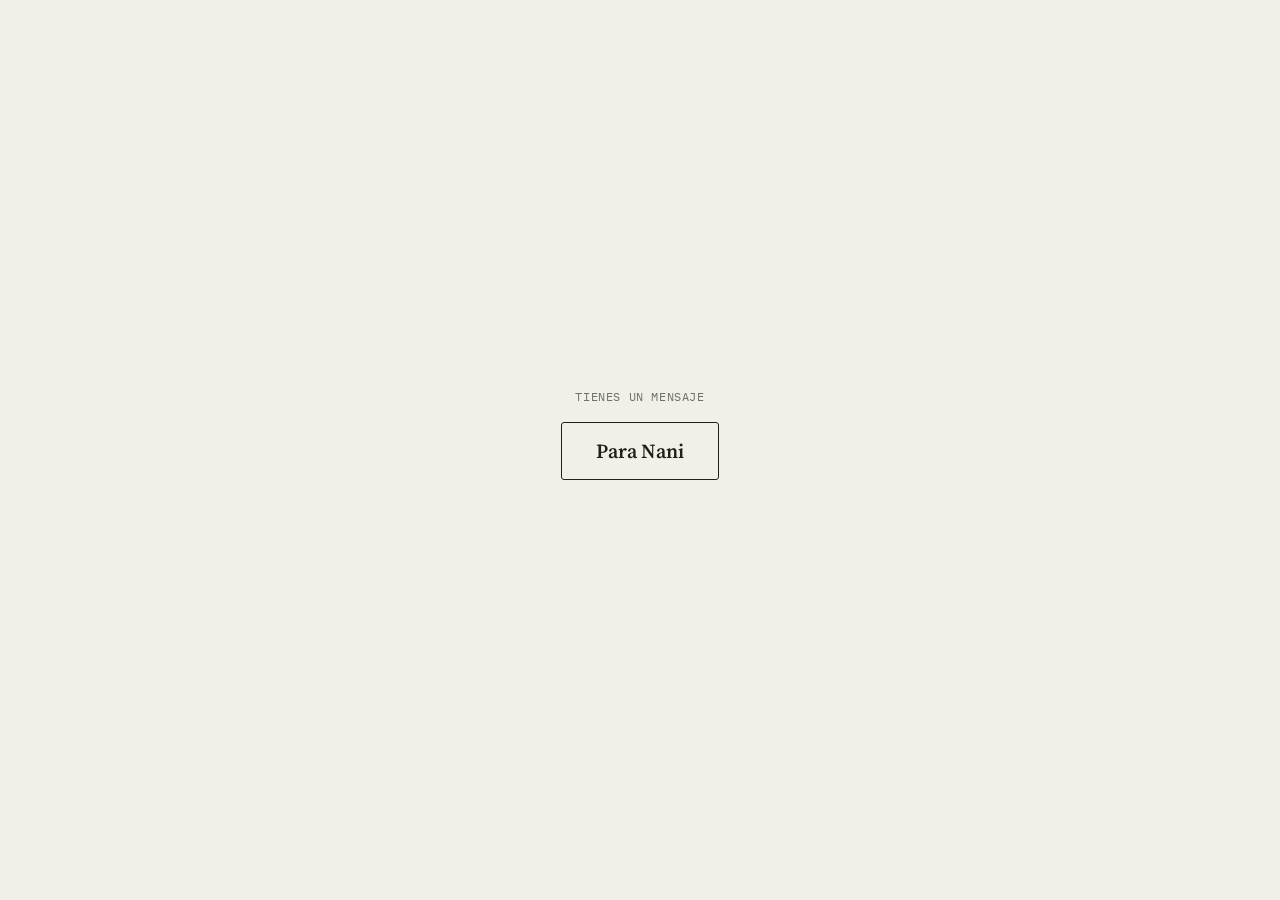
==== index.html @ 9f8e0118 "Update HTML structure and content for new message" ====
<!DOCTYPE html>
<html lang="es">
<head>
<meta charset="UTF-8">
<meta name="viewport" content="width=device-width, initial-scale=1.0">
<title>No pienso rendirme</title>
<style>

  /* ===========================================================
     PARA EDITAR: busca los comentarios "EDITA AQUÍ" más abajo
     para poner nombres, ciudades, km, fecha y tu firma.
     =========================================================== */

  @import url('https://fonts.googleapis.com/css2?family=Source+Serif+4:opsz,wght@8..60,400;8..60,500;8..60,600&family=IBM+Plex+Mono:wght@400;500&display=swap');

  :root{
    --paper: #F2EFE9;
    --ink: #221F1A;
    --ink-soft: #4A453D;
    --accent: #9C4A2E;
    --line: #D8D2C4;
    --mono-dim: #6B7268;
  }

  *{ box-sizing: border-box; }

  html, body{
    margin:0;
    padding:0;
    background: var(--paper);
    color: var(--ink);
    font-family: 'Source Serif 4', Georgia, serif;
  }

  body{
    min-height: 100vh;
    display:flex;
    justify-content:center;
    align-items: center;
    padding: 64px 24px 96px;
  }

  main{
    width: 100%;
    max-width: 560px;
  }

  #cover{
    display:flex;
    flex-direction: column;
    align-items: center;
    justify-content: center;
    gap: 18px;
    text-align: center;
    transition: opacity 0.5s ease;
  }

  #cover .cover-label{
    font-family: 'IBM Plex Mono', monospace;
    font-size: 12px;
    letter-spacing: 0.05em;
    color: var(--mono-dim);
  }

  #openBtn{
    font-family: 'Source Serif 4', Georgia, serif;
    font-size: 20px;
    font-weight: 600;
    color: var(--ink);
    background: transparent;
    border: 1.5px solid var(--ink);
    border-radius: 3px;
    padding: 14px 34px;
    cursor: pointer;
    transition: background 0.2s ease, color 0.2s ease, transform 0.15s ease;
  }

  #openBtn:hover{
    background: var(--ink);
    color: var(--paper);
  }

  #openBtn:active{
    transform: scale(0.98);
  }

  #openBtn:focus-visible{
    outline: 2px solid var(--accent);
    outline-offset: 3px;
  }

  #cover.hidden{
    opacity: 0;
    pointer-events: none;
    position: absolute;
  }

  #content{
    display:none;
  }

  #content.visible{
    display:block;
  }

  .readout{
    font-family: 'IBM Plex Mono', monospace;
    font-size: 12.5px;
    color: var(--mono-dim);
    letter-spacing: 0.02em;
    border: 1px solid var(--line);
    border-radius: 3px;
    padding: 16px 18px;
    margin-bottom: 48px;
    cursor: default;
  }

  .readout .row{
    display:flex;
    justify-content: space-between;
    padding: 3px 0;
  }

  .readout .row + .row{
    border-top: 1px dashed var(--line);
  }

  .readout .km{
    color: var(--accent);
    font-weight: 500;
  }

  .headline{
    font-size: clamp(26px, 5vw, 34px);
    line-height: 1.28;
    font-weight: 600;
    margin: 0 0 32px;
    max-width: 20ch;
  }

  .body-text p{
    font-size: 18px;
    line-height: 1.7;
    color: var(--ink-soft);
    margin: 0 0 22px;
    max-width: 58ch;
  }

  .body-text strong{
    color: var(--ink);
    font-weight: 600;
  }

  .divider{
    border: none;
    border-top: 1px solid var(--line);
    margin: 40px 0;
  }

  .signoff{
    font-size: 18px;
    line-height: 1.7;
    color: var(--ink);
  }

  .signature{
    margin-top: 28px;
    font-family: 'IBM Plex Mono', monospace;
    font-size: 13px;
    color: var(--mono-dim);
  }

  .fade-in{
    opacity: 0;
    transform: translateY(6px);
    animation: rise 0.7s ease forwards;
  }

  @keyframes rise{
    to{ opacity:1; transform:none; }
  }

  @media (prefers-reduced-motion: reduce){
    .fade-in{ animation:none; opacity:1; transform:none; }
  }

</style>
</head>
<body>

<div id="cover">
  <div class="cover-label">TIENES UN MENSAJE</div>
  <button id="openBtn" type="button">Para Nani</button>
</div>

<main id="content">

  <!-- ============ EDITA AQUÍ: datos de la distancia ============ -->
  <div class="readout" id="readout">
    <div class="row"><span>ORIGEN</span><span>Barquisimeto, VE</span></div>
    <div class="row"><span>DESTINO</span><span>Sevilla, ES</span></div>
    <div class="row"><span>DISTANCIA</span><span><span class="km" id="kmCounter">0</span> km</span></div>
    <div class="row"><span>DÍAS ASÍ</span><span id="dias">0</span></div>
  </div>
  <!-- ============================================================ -->

  <h1 class="headline fade-in" style="animation-delay:0.05s">
    No estoy escribiendo esto para sonar bonito.
  </h1>

  <div class="body-text">
    <p class="fade-in" style="animation-delay:0.15s">
      Lo escribo porque hay cosas que en una llamada puedo llegar a decir a medias, y quiero decir esta completa.
    </p>

    <p class="fade-in" style="animation-delay:0.25s">
      La distancia no es fácil. No voy a decir que no pesa, o que no hay días en los que las ganas de verte en persona duelen más de lo normal. Si te he pensado mucho. Pero si de algo estoy seguro, es de esto: <strong>no pienso rendirme.</strong>
    </p>

    <p class="fade-in" style="animation-delay:0.35s">
      No es una promesa que digo porque toca decirla. Es una decisión. Y las decisiones se sostienen incluso los días en que no hay garantías de nada, he aprendido eso.
    </p>

    <p class="fade-in" style="animation-delay:0.45s">
      Y si en algún momento las cosas no salen como esperamos, si el tiempo, la distancia o la vida deciden que esto no funciona, quiero que lo sepas desde ahora: <strong>eso no va a cambiar la forma en que te veo.</strong> No vas a dejar de tener mi apoyo. No vas a dejar de importarme. Eso no depende de un resultado.
    </p>

    <p class="fade-in" style="animation-delay:0.55s">
      Esto no es una cuenta regresiva, ni una postal. Es simplemente esto: sigo aquí, voy a seguir aquí, y eso no es negociable.
    </p>
  </div>

  <hr class="divider fade-in" style="animation-delay:0.6s">

  <div class="signoff fade-in" style="animation-delay:0.65s">
    Te quiero, te extraño, te admiro y te aprecio.
    <!-- EDITA AQUÍ: tu firma o nombre -->
    <div class="signature">— Daniel</div>
  </div>

</main>

<script>
  // ======== EDITA AQUÍ: pon la distancia real en km ========
  const KM_TARGET = 6980; // distancia aprox. Barquisimeto–Sevilla en línea recta
  // ======== EDITA AQUÍ: fecha en que empezó la relación a distancia ========
  const START_DATE = "2026-01-01"; // formato AAAA-MM-DD, pon la fecha real

  const cover = document.getElementById('cover');
  const content = document.getElementById('content');
  const openBtn = document.getElementById('openBtn');

  openBtn.addEventListener('click', () => {
    cover.classList.add('hidden');
    content.classList.add('visible');
    runCounters();
  }, { once: true });

  function runCounters(){
    // Animación de conteo del kilometraje (un solo momento de movimiento)
    const kmEl = document.getElementById('kmCounter');
    const prefersReduced = window.matchMedia('(prefers-reduced-motion: reduce)').matches;

    if (KM_TARGET > 0) {
      if (prefersReduced) {
        kmEl.textContent = KM_TARGET.toLocaleString('es-ES');
      } else {
        let start = null;
        const duration = 900;
        function step(ts){
          if(!start) start = ts;
          const progress = Math.min((ts - start) / duration, 1);
          const eased = 1 - Math.pow(1 - progress, 3);
          kmEl.textContent = Math.floor(eased * KM_TARGET).toLocaleString('es-ES');
          if(progress < 1) requestAnimationFrame(step);
        }
        requestAnimationFrame(step);
      }
    }

    // Cálculo de días desde el inicio de la relación a distancia
    const diasEl = document.getElementById('dias');
    try {
      const start = new Date(START_DATE);
      const now = new Date();
      const diff = Math.max(0, Math.floor((now - start) / (1000 * 60 * 60 * 24)));
      diasEl.textContent = diff.toLocaleString('es-ES');
    } catch(e) {
      diasEl.textContent = "—";
    }
  }
</script>

</body>
</html>
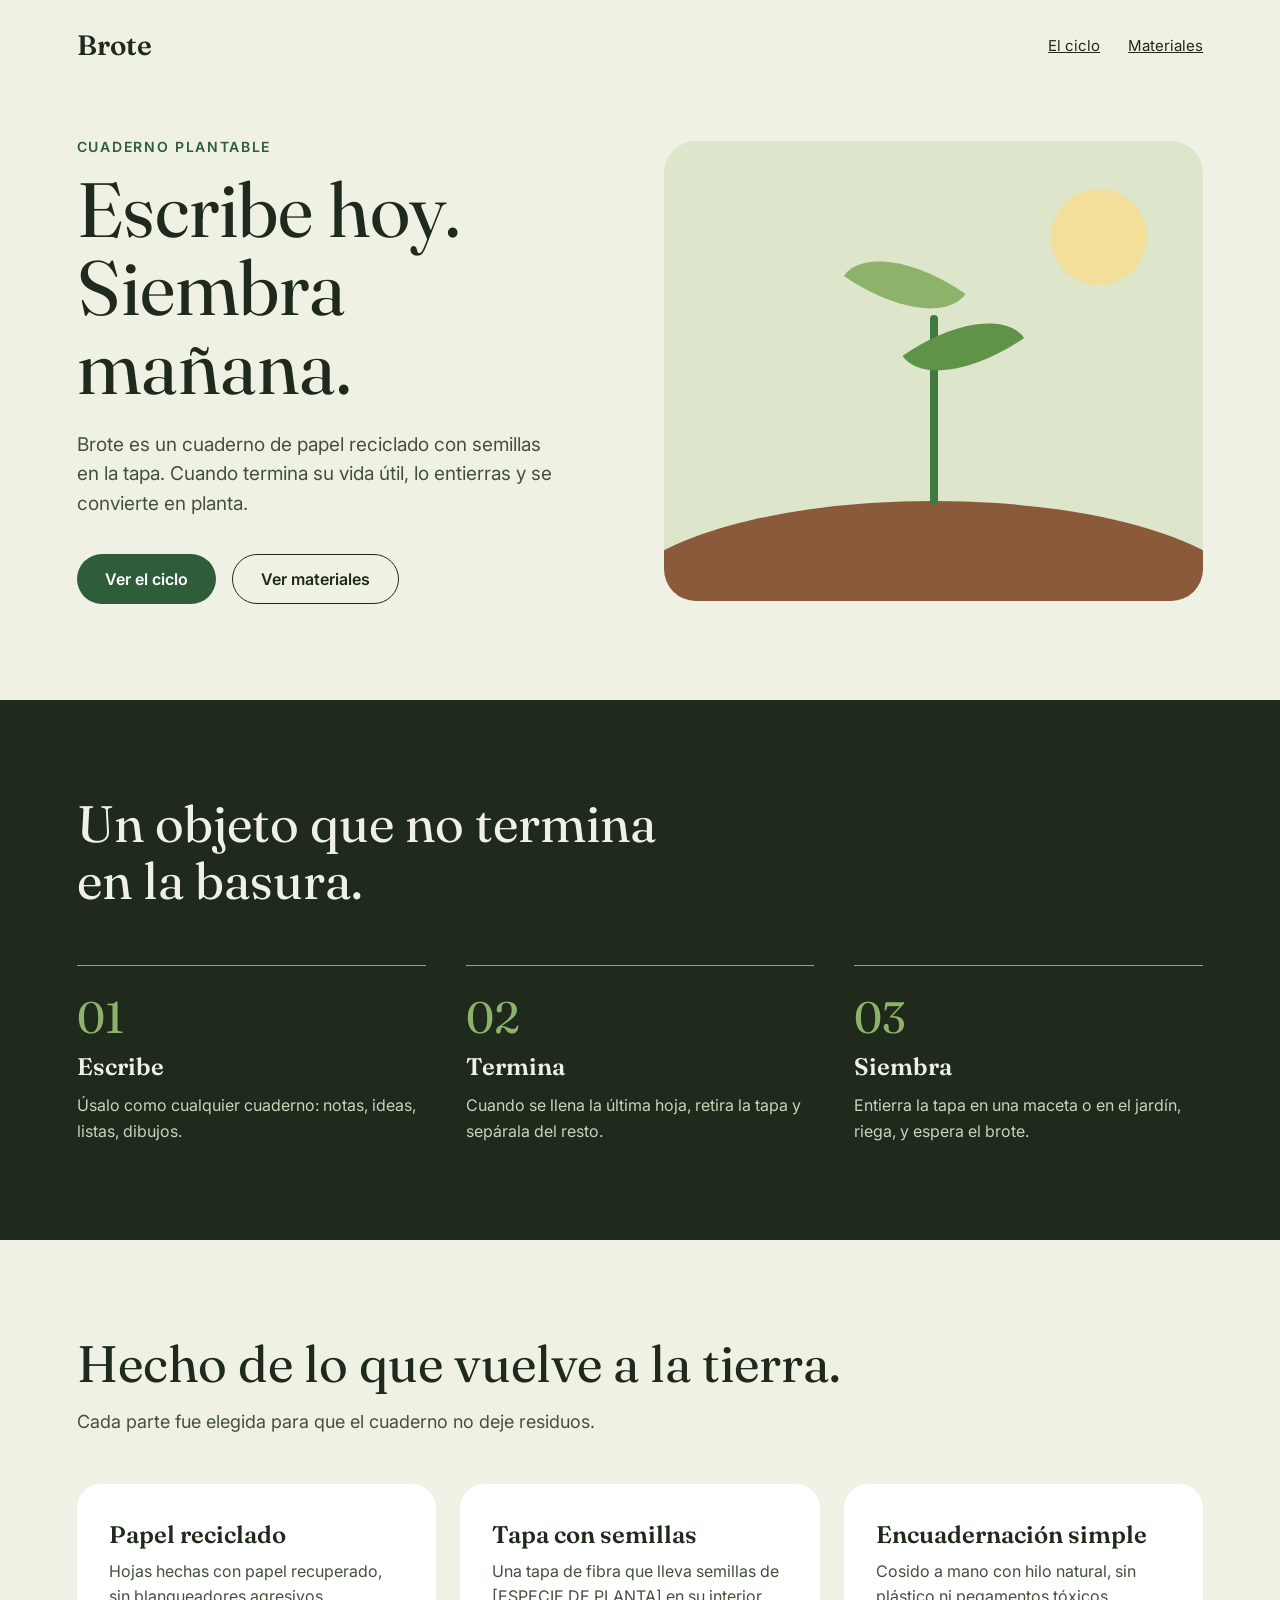
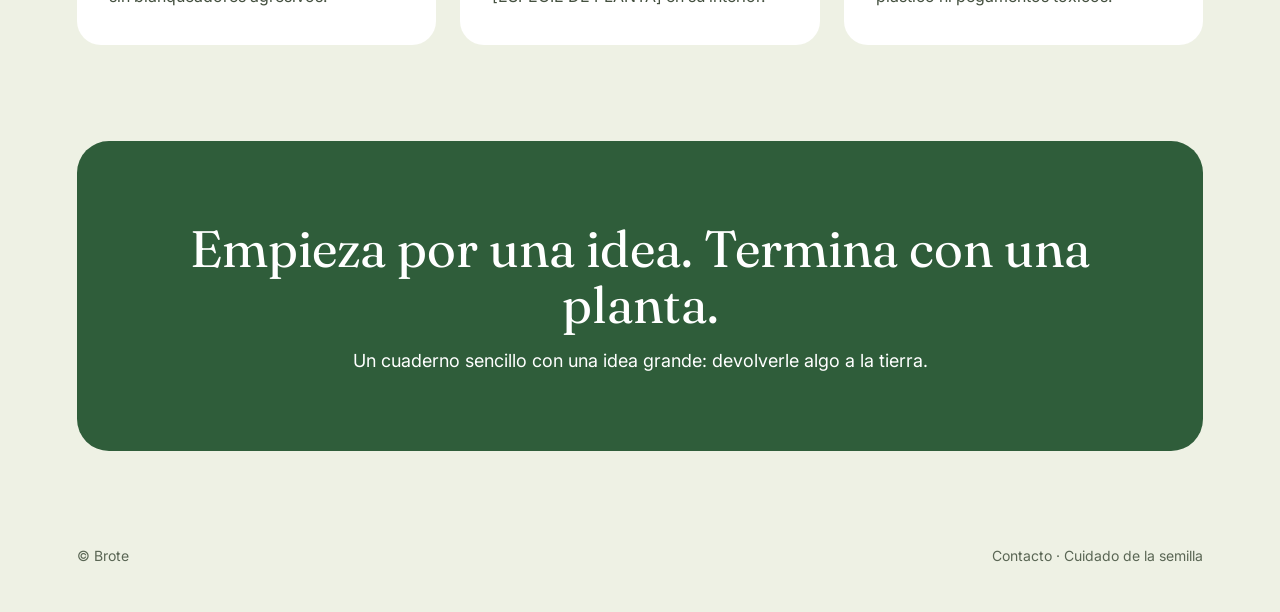
==== commit f93f56ee: "Revise index.html for Brote project Updated HTML structure, styles, and content for the Brote projec" ====
--- a/index.html
+++ b/index.html
@@ -1,295 +1,74 @@
-<!DOCTYPE html>
+<!doctype html>
 <html lang="es">
 <head>
-<meta charset="UTF-8">
-<meta name="viewport" content="width=device-width, initial-scale=1.0">
-<title>No pienso rendirme</title>
+<meta charset="utf-8">
+<meta name="viewport" content="width=device-width, initial-scale=1">
+<title>Brote — Cuaderno que se vuelve planta</title>
+<link rel="preconnect" href="https://fonts.googleapis.com">
+<link href="https://fonts.googleapis.com/css2?family=Fraunces:opsz,wght@9..144,400;9..144,600&family=Inter:wght@400;500;600&display=swap" rel="stylesheet">
 <style>
-
-  /* ===========================================================
-     PARA EDITAR: busca los comentarios "EDITA AQUÍ" más abajo
-     para poner nombres, ciudades, km, fecha y tu firma.
-     =========================================================== */
-
-  @import url('https://fonts.googleapis.com/css2?family=Source+Serif+4:opsz,wght@8..60,400;8..60,500;8..60,600&family=IBM+Plex+Mono:wght@400;500&display=swap');
-
-  :root{
-    --paper: #F2EFE9;
-    --ink: #221F1A;
-    --ink-soft: #4A453D;
-    --accent: #9C4A2E;
-    --line: #D8D2C4;
-    --mono-dim: #6B7268;
-  }
-
-  *{ box-sizing: border-box; }
-
-  html, body{
-    margin:0;
-    padding:0;
-    background: var(--paper);
-    color: var(--ink);
-    font-family: 'Source Serif 4', Georgia, serif;
-  }
-
-  body{
-    min-height: 100vh;
-    display:flex;
-    justify-content:center;
-    align-items: center;
-    padding: 64px 24px 96px;
-  }
-
-  main{
-    width: 100%;
-    max-width: 560px;
-  }
-
-  #cover{
-    display:flex;
-    flex-direction: column;
-    align-items: center;
-    justify-content: center;
-    gap: 18px;
-    text-align: center;
-    transition: opacity 0.5s ease;
-  }
-
-  #cover .cover-label{
-    font-family: 'IBM Plex Mono', monospace;
-    font-size: 12px;
-    letter-spacing: 0.05em;
-    color: var(--mono-dim);
-  }
-
-  #openBtn{
-    font-family: 'Source Serif 4', Georgia, serif;
-    font-size: 20px;
-    font-weight: 600;
-    color: var(--ink);
-    background: transparent;
-    border: 1.5px solid var(--ink);
-    border-radius: 3px;
-    padding: 14px 34px;
-    cursor: pointer;
-    transition: background 0.2s ease, color 0.2s ease, transform 0.15s ease;
-  }
-
-  #openBtn:hover{
-    background: var(--ink);
-    color: var(--paper);
-  }
-
-  #openBtn:active{
-    transform: scale(0.98);
-  }
-
-  #openBtn:focus-visible{
-    outline: 2px solid var(--accent);
-    outline-offset: 3px;
-  }
-
-  #cover.hidden{
-    opacity: 0;
-    pointer-events: none;
-    position: absolute;
-  }
-
-  #content{
-    display:none;
-  }
-
-  #content.visible{
-    display:block;
-  }
-
-  .readout{
-    font-family: 'IBM Plex Mono', monospace;
-    font-size: 12.5px;
-    color: var(--mono-dim);
-    letter-spacing: 0.02em;
-    border: 1px solid var(--line);
-    border-radius: 3px;
-    padding: 16px 18px;
-    margin-bottom: 48px;
-    cursor: default;
-  }
-
-  .readout .row{
-    display:flex;
-    justify-content: space-between;
-    padding: 3px 0;
-  }
-
-  .readout .row + .row{
-    border-top: 1px dashed var(--line);
-  }
-
-  .readout .km{
-    color: var(--accent);
-    font-weight: 500;
-  }
-
-  .headline{
-    font-size: clamp(26px, 5vw, 34px);
-    line-height: 1.28;
-    font-weight: 600;
-    margin: 0 0 32px;
-    max-width: 20ch;
-  }
-
-  .body-text p{
-    font-size: 18px;
-    line-height: 1.7;
-    color: var(--ink-soft);
-    margin: 0 0 22px;
-    max-width: 58ch;
-  }
-
-  .body-text strong{
-    color: var(--ink);
-    font-weight: 600;
-  }
-
-  .divider{
-    border: none;
-    border-top: 1px solid var(--line);
-    margin: 40px 0;
-  }
-
-  .signoff{
-    font-size: 18px;
-    line-height: 1.7;
-    color: var(--ink);
-  }
-
-  .signature{
-    margin-top: 28px;
-    font-family: 'IBM Plex Mono', monospace;
-    font-size: 13px;
-    color: var(--mono-dim);
-  }
-
-  .fade-in{
-    opacity: 0;
-    transform: translateY(6px);
-    animation: rise 0.7s ease forwards;
-  }
-
-  @keyframes rise{
-    to{ opacity:1; transform:none; }
-  }
-
-  @media (prefers-reduced-motion: reduce){
-    .fade-in{ animation:none; opacity:1; transform:none; }
-  }
-
+body{margin:0}
+a{color:inherit}
+.btn{display:inline-flex;align-items:center;justify-content:center;min-height:48px;padding:0 28px;border-radius:999px;font:600 16px Inter,sans-serif;text-decoration:none}
+.btn:hover{opacity:.88}
 </style>
 </head>
 <body>
+<div style="background:#EEF1E4;color:#1F2A1D;font-family:Inter,sans-serif;max-width:1440px;margin:0 auto">
 
-<div id="cover">
-  <div class="cover-label">TIENES UN MENSAJE</div>
-  <button id="openBtn" type="button">Para Nani</button>
+<header style="display:flex;justify-content:space-between;align-items:center;padding:28px 6vw;flex-wrap:wrap;gap:16px">
+<div style="font:600 28px Fraunces,serif">Brote</div>
+<nav style="display:flex;gap:28px;font-size:15px;flex-wrap:wrap">
+<a href="#ciclo">El ciclo</a><a href="#materiales">Materiales</a>
+</nav>
+</header>
+
+<section style="display:grid;grid-template-columns:repeat(auto-fit,minmax(300px,1fr));gap:48px;align-items:center;padding:48px 6vw 96px">
+<div>
+<p style="margin:0 0 16px;font-size:14px;letter-spacing:.12em;text-transform:uppercase;color:#2F5D3A;font-weight:600">Cuaderno plantable</p>
+<h1 style="margin:0 0 24px;font:400 clamp(44px,6vw,80px)/1.02 Fraunces,serif">Escribe hoy. Siembra mañana.</h1>
+<p style="margin:0 0 36px;font-size:19px;line-height:1.55;max-width:480px;color:#44503F">Brote es un cuaderno de papel reciclado con semillas en la tapa. Cuando termina su vida útil, lo entierras y se convierte en planta.</p>
+<div style="display:flex;gap:16px;flex-wrap:wrap">
+<a class="btn" href="#ciclo" style="background:#2F5D3A;color:#fff">Ver el ciclo</a>
+<a class="btn" href="#materiales" style="border:1.5px solid #1F2A1D">Ver materiales</a>
 </div>
+</div>
+<div style="position:relative;height:460px;background:#DDE5CB;border-radius:32px;overflow:hidden" aria-hidden="true">
+<div style="position:absolute;right:56px;top:48px;width:96px;height:96px;border-radius:50%;background:#F3DE9A"></div>
+<div style="position:absolute;left:-10%;bottom:-120px;width:120%;height:220px;border-radius:50%;background:#8A5A3B"></div>
+<div style="position:absolute;left:50%;bottom:96px;width:8px;height:190px;margin-left:-4px;background:#3F7A3F;border-radius:4px"></div>
+<div style="position:absolute;left:50%;bottom:200px;width:110px;height:55px;background:#5F9448;border-radius:0 100% 0 100%;transform:rotate(-35deg);transform-origin:left bottom"></div>
+<div style="position:absolute;left:50%;bottom:262px;width:110px;height:55px;background:#8DB36B;border-radius:100% 0 100% 0;transform:rotate(35deg);transform-origin:right bottom;margin-left:-110px"></div>
+</div>
+</section>
 
-<main id="content">
+<section id="ciclo" style="padding:96px 6vw;background:#1F2A1D;color:#EEF1E4">
+<h2 style="margin:0 0 56px;font:400 clamp(32px,4vw,52px)/1.1 Fraunces,serif;max-width:640px">Un objeto que no termina en la basura.</h2>
+<div style="display:grid;grid-template-columns:repeat(auto-fit,minmax(240px,1fr));gap:40px;color:#EEF1E4">
+<div style="border-top:1.5px solid #8DB36B;padding-top:24px"><div style="font:400 44px Fraunces,serif;color:#8DB36B">01</div><h3 style="margin:8px 0 12px;font:600 24px Fraunces,serif">Escribe</h3><p style="margin:0;line-height:1.6;color:#C9D3BA">Úsalo como cualquier cuaderno: notas, ideas, listas, dibujos.</p></div>
+<div style="border-top:1.5px solid #8DB36B;padding-top:24px"><div style="font:400 44px Fraunces,serif;color:#8DB36B">02</div><h3 style="margin:8px 0 12px;font:600 24px Fraunces,serif">Termina</h3><p style="margin:0;line-height:1.6;color:#C9D3BA">Cuando se llena la última hoja, retira la tapa y sepárala del resto.</p></div>
+<div style="border-top:1.5px solid #8DB36B;padding-top:24px"><div style="font:400 44px Fraunces,serif;color:#8DB36B">03</div><h3 style="margin:8px 0 12px;font:600 24px Fraunces,serif">Siembra</h3><p style="margin:0;line-height:1.6;color:#C9D3BA">Entierra la tapa en una maceta o en el jardín, riega, y espera el brote.</p></div>
+</div>
+</section>
 
-  <!-- ============ EDITA AQUÍ: datos de la distancia ============ -->
-  <div class="readout" id="readout">
-    <div class="row"><span>ORIGEN</span><span>Barquisimeto, VE</span></div>
-    <div class="row"><span>DESTINO</span><span>Sevilla, ES</span></div>
-    <div class="row"><span>DISTANCIA</span><span><span class="km" id="kmCounter">0</span> km</span></div>
-    <div class="row"><span>DÍAS ASÍ</span><span id="dias">0</span></div>
-  </div>
-  <!-- ============================================================ -->
+<section id="materiales" style="padding:96px 6vw">
+<h2 style="margin:0 0 16px;font:400 clamp(32px,4vw,52px)/1.1 Fraunces,serif">Hecho de lo que vuelve a la tierra.</h2>
+<p style="margin:0 0 48px;font-size:18px;color:#44503F;max-width:560px;line-height:1.55">Cada parte fue elegida para que el cuaderno no deje residuos.</p>
+<div style="display:grid;grid-template-columns:repeat(auto-fit,minmax(240px,1fr));gap:24px">
+<div style="background:#fff;border-radius:24px;padding:36px 32px"><h3 style="margin:0 0 10px;font:600 24px Fraunces,serif">Papel reciclado</h3><p style="margin:0;line-height:1.55;color:#44503F">Hojas hechas con papel recuperado, sin blanqueadores agresivos.</p></div>
+<div style="background:#fff;border-radius:24px;padding:36px 32px"><h3 style="margin:0 0 10px;font:600 24px Fraunces,serif">Tapa con semillas</h3><p style="margin:0;line-height:1.55;color:#44503F">Una tapa de fibra que lleva semillas de [ESPECIE DE PLANTA] en su interior.</p></div>
+<div style="background:#fff;border-radius:24px;padding:36px 32px"><h3 style="margin:0 0 10px;font:600 24px Fraunces,serif">Encuadernación simple</h3><p style="margin:0;line-height:1.55;color:#44503F">Cosido a mano con hilo natural, sin plástico ni pegamentos tóxicos.</p></div>
+</div>
+</section>
 
-  <h1 class="headline fade-in" style="animation-delay:0.05s">
-    No estoy escribiendo esto para sonar bonito.
-  </h1>
+<section style="margin:0 6vw 96px;background:#2F5D3A;color:#fff;border-radius:32px;padding:80px 6vw;text-align:center">
+<h2 style="margin:0 0 16px;font:400 clamp(32px,4vw,56px)/1.1 Fraunces,serif">Empieza por una idea. Termina con una planta.</h2>
+<p style="margin:0;font-size:18px">Un cuaderno sencillo con una idea grande: devolverle algo a la tierra.</p>
+</section>
 
-  <div class="body-text">
-    <p class="fade-in" style="animation-delay:0.15s">
-      Lo escribo porque hay cosas que en una llamada puedo llegar a decir a medias, y quiero decir esta completa.
-    </p>
-
-    <p class="fade-in" style="animation-delay:0.25s">
-      La distancia no es fácil. No voy a decir que no pesa, o que no hay días en los que las ganas de verte en persona duelen más de lo normal. Si te he pensado mucho. Pero si de algo estoy seguro, es de esto: <strong>no pienso rendirme.</strong>
-    </p>
-
-    <p class="fade-in" style="animation-delay:0.35s">
-      No es una promesa que digo porque toca decirla. Es una decisión. Y las decisiones se sostienen incluso los días en que no hay garantías de nada, he aprendido eso.
-    </p>
-
-    <p class="fade-in" style="animation-delay:0.45s">
-      Y si en algún momento las cosas no salen como esperamos, si el tiempo, la distancia o la vida deciden que esto no funciona, quiero que lo sepas desde ahora: <strong>eso no va a cambiar la forma en que te veo.</strong> No vas a dejar de tener mi apoyo. No vas a dejar de importarme. Eso no depende de un resultado.
-    </p>
-
-    <p class="fade-in" style="animation-delay:0.55s">
-      Esto no es una cuenta regresiva, ni una postal. Es simplemente esto: sigo aquí, voy a seguir aquí, y eso no es negociable.
-    </p>
-  </div>
-
-  <hr class="divider fade-in" style="animation-delay:0.6s">
-
-  <div class="signoff fade-in" style="animation-delay:0.65s">
-    Te quiero, te extraño, te admiro y te aprecio.
-    <!-- EDITA AQUÍ: tu firma o nombre -->
-    <div class="signature">— Daniel</div>
-  </div>
-
-</main>
-
-<script>
-  // ======== EDITA AQUÍ: pon la distancia real en km ========
-  const KM_TARGET = 6980; // distancia aprox. Barquisimeto–Sevilla en línea recta
-  // ======== EDITA AQUÍ: fecha en que empezó la relación a distancia ========
-  const START_DATE = "2026-01-01"; // formato AAAA-MM-DD, pon la fecha real
-
-  const cover = document.getElementById('cover');
-  const content = document.getElementById('content');
-  const openBtn = document.getElementById('openBtn');
-
-  openBtn.addEventListener('click', () => {
-    cover.classList.add('hidden');
-    content.classList.add('visible');
-    runCounters();
-  }, { once: true });
-
-  function runCounters(){
-    // Animación de conteo del kilometraje (un solo momento de movimiento)
-    const kmEl = document.getElementById('kmCounter');
-    const prefersReduced = window.matchMedia('(prefers-reduced-motion: reduce)').matches;
-
-    if (KM_TARGET > 0) {
-      if (prefersReduced) {
-        kmEl.textContent = KM_TARGET.toLocaleString('es-ES');
-      } else {
-        let start = null;
-        const duration = 900;
-        function step(ts){
-          if(!start) start = ts;
-          const progress = Math.min((ts - start) / duration, 1);
-          const eased = 1 - Math.pow(1 - progress, 3);
-          kmEl.textContent = Math.floor(eased * KM_TARGET).toLocaleString('es-ES');
-          if(progress < 1) requestAnimationFrame(step);
-        }
-        requestAnimationFrame(step);
-      }
-    }
-
-    // Cálculo de días desde el inicio de la relación a distancia
-    const diasEl = document.getElementById('dias');
-    try {
-      const start = new Date(START_DATE);
-      const now = new Date();
-      const diff = Math.max(0, Math.floor((now - start) / (1000 * 60 * 60 * 24)));
-      diasEl.textContent = diff.toLocaleString('es-ES');
-    } catch(e) {
-      diasEl.textContent = "—";
-    }
-  }
-</script>
-
+<footer style="padding:0 6vw 48px;display:flex;justify-content:space-between;flex-wrap:wrap;gap:16px;font-size:14px;color:#5A6654">
+<span>© Brote</span><span>Contacto · Cuidado de la semilla</span>
+</footer>
+</div>
 </body>
 </html>
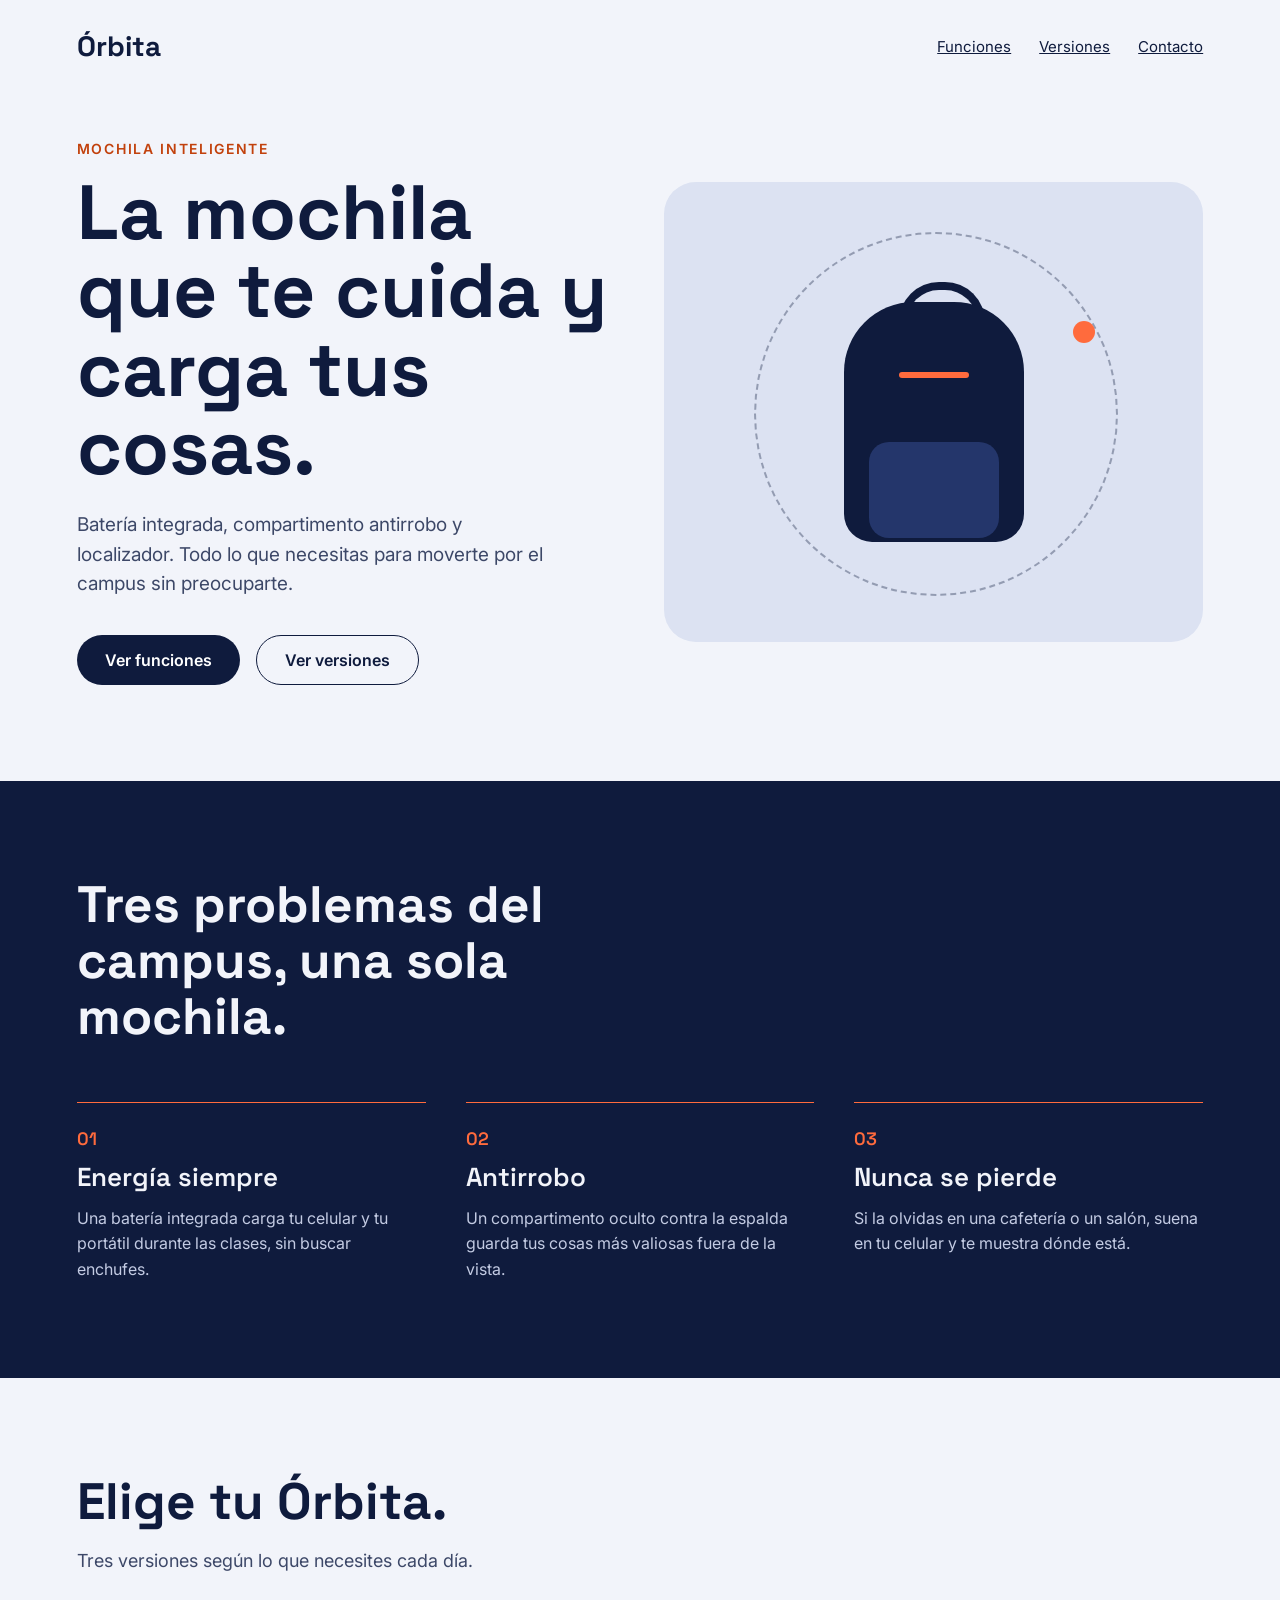
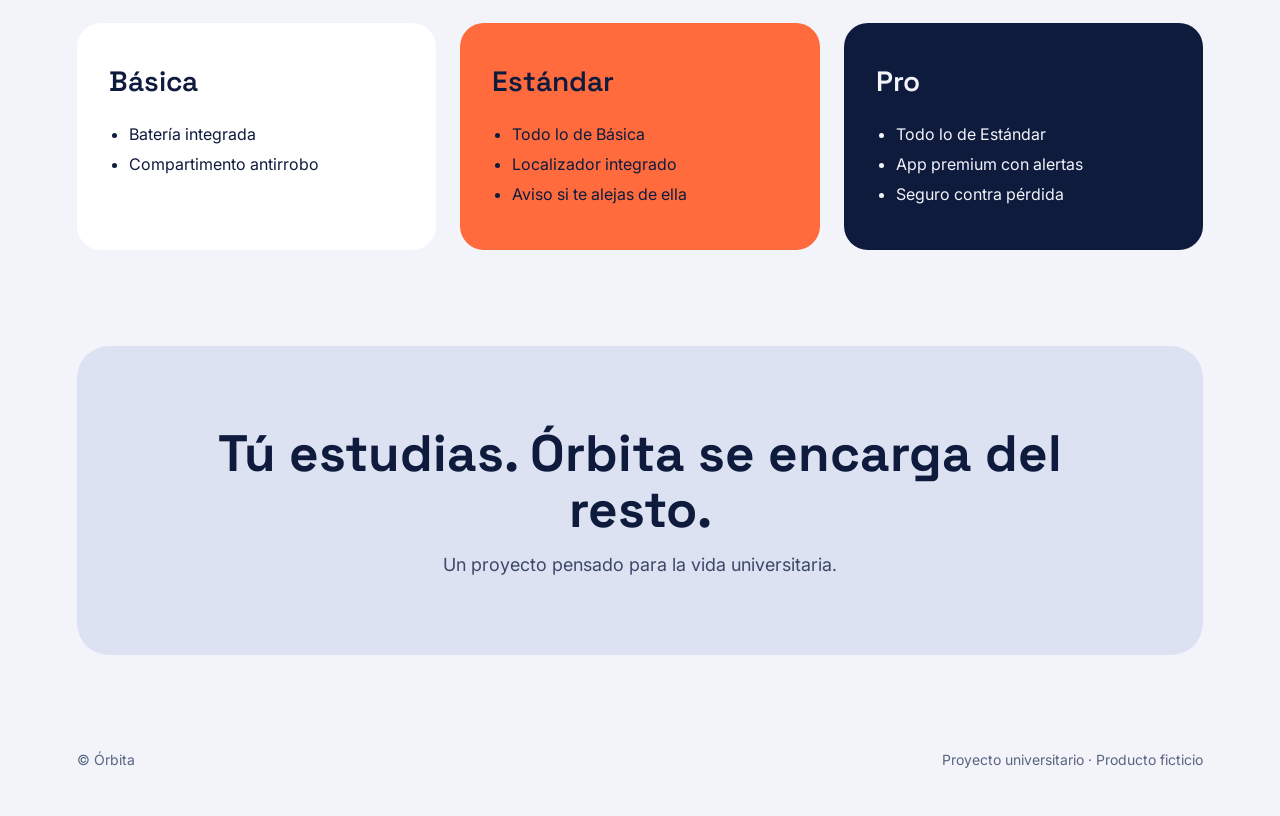
==== commit c323cb97: "Update branding and content for Órbita project" ====
--- a/index.html
+++ b/index.html
@@ -3,9 +3,9 @@
 <head>
 <meta charset="utf-8">
 <meta name="viewport" content="width=device-width, initial-scale=1">
-<title>Brote — Cuaderno que se vuelve planta</title>
+<title>Órbita — La mochila que te cuida</title>
 <link rel="preconnect" href="https://fonts.googleapis.com">
-<link href="https://fonts.googleapis.com/css2?family=Fraunces:opsz,wght@9..144,400;9..144,600&family=Inter:wght@400;500;600&display=swap" rel="stylesheet">
+<link href="https://fonts.googleapis.com/css2?family=Space+Grotesk:wght@400;500;600;700&family=Inter:wght@400;500;600&display=swap" rel="stylesheet">
 <style>
 body{margin:0}
 a{color:inherit}
@@ -14,60 +14,61 @@
 </style>
 </head>
 <body>
-<div style="background:#EEF1E4;color:#1F2A1D;font-family:Inter,sans-serif;max-width:1440px;margin:0 auto">
+<div style="background:#F2F4FA;color:#0F1B3D;font-family:Inter,sans-serif;max-width:1440px;margin:0 auto">
 
 <header style="display:flex;justify-content:space-between;align-items:center;padding:28px 6vw;flex-wrap:wrap;gap:16px">
-<div style="font:600 28px Fraunces,serif">Brote</div>
+<div style="font:700 28px 'Space Grotesk',sans-serif">Órbita</div>
 <nav style="display:flex;gap:28px;font-size:15px;flex-wrap:wrap">
-<a href="#ciclo">El ciclo</a><a href="#materiales">Materiales</a>
+<a href="#funciones">Funciones</a><a href="#versiones">Versiones</a><a href="#contacto">Contacto</a>
 </nav>
 </header>
 
 <section style="display:grid;grid-template-columns:repeat(auto-fit,minmax(300px,1fr));gap:48px;align-items:center;padding:48px 6vw 96px">
 <div>
-<p style="margin:0 0 16px;font-size:14px;letter-spacing:.12em;text-transform:uppercase;color:#2F5D3A;font-weight:600">Cuaderno plantable</p>
-<h1 style="margin:0 0 24px;font:400 clamp(44px,6vw,80px)/1.02 Fraunces,serif">Escribe hoy. Siembra mañana.</h1>
-<p style="margin:0 0 36px;font-size:19px;line-height:1.55;max-width:480px;color:#44503F">Brote es un cuaderno de papel reciclado con semillas en la tapa. Cuando termina su vida útil, lo entierras y se convierte en planta.</p>
+<p style="margin:0 0 16px;font-size:14px;letter-spacing:.12em;text-transform:uppercase;color:#C2410C;font-weight:600">Mochila inteligente</p>
+<h1 style="margin:0 0 24px;font:700 clamp(44px,6vw,80px)/1.02 'Space Grotesk',sans-serif">La mochila que te cuida y carga tus cosas.</h1>
+<p style="margin:0 0 36px;font-size:19px;line-height:1.55;max-width:480px;color:#3D4868">Batería integrada, compartimento antirrobo y localizador. Todo lo que necesitas para moverte por el campus sin preocuparte.</p>
 <div style="display:flex;gap:16px;flex-wrap:wrap">
-<a class="btn" href="#ciclo" style="background:#2F5D3A;color:#fff">Ver el ciclo</a>
-<a class="btn" href="#materiales" style="border:1.5px solid #1F2A1D">Ver materiales</a>
+<a class="btn" href="#funciones" style="background:#0F1B3D;color:#fff">Ver funciones</a>
+<a class="btn" href="#versiones" style="border:1.5px solid #0F1B3D">Ver versiones</a>
 </div>
 </div>
-<div style="position:relative;height:460px;background:#DDE5CB;border-radius:32px;overflow:hidden" aria-hidden="true">
-<div style="position:absolute;right:56px;top:48px;width:96px;height:96px;border-radius:50%;background:#F3DE9A"></div>
-<div style="position:absolute;left:-10%;bottom:-120px;width:120%;height:220px;border-radius:50%;background:#8A5A3B"></div>
-<div style="position:absolute;left:50%;bottom:96px;width:8px;height:190px;margin-left:-4px;background:#3F7A3F;border-radius:4px"></div>
-<div style="position:absolute;left:50%;bottom:200px;width:110px;height:55px;background:#5F9448;border-radius:0 100% 0 100%;transform:rotate(-35deg);transform-origin:left bottom"></div>
-<div style="position:absolute;left:50%;bottom:262px;width:110px;height:55px;background:#8DB36B;border-radius:100% 0 100% 0;transform:rotate(35deg);transform-origin:right bottom;margin-left:-110px"></div>
+<div style="position:relative;height:460px;background:#DCE2F2;border-radius:32px;overflow:hidden" aria-hidden="true">
+<div style="position:absolute;left:50%;top:50%;width:360px;height:360px;margin:-180px 0 0 -180px;border:2px dashed #0F1B3D;border-radius:50%;opacity:.35"></div>
+<div style="position:absolute;left:50%;top:50%;width:22px;height:22px;margin:-191px 0 0 -11px;border-radius:50%;background:#FF6B3D;transform:translate(150px,100px)"></div>
+<div style="position:absolute;left:50%;top:50%;width:70px;height:36px;margin:-130px 0 0 -35px;border:8px solid #0F1B3D;border-bottom:0;border-radius:40px 40px 0 0"></div>
+<div style="position:absolute;left:50%;top:50%;width:180px;height:240px;margin:-110px 0 0 -90px;background:#0F1B3D;border-radius:70px 70px 28px 28px"></div>
+<div style="position:absolute;left:50%;top:50%;width:130px;height:96px;margin:30px 0 0 -65px;background:#24366B;border-radius:20px"></div>
+<div style="position:absolute;left:50%;top:50%;width:70px;height:6px;margin:-40px 0 0 -35px;background:#FF6B3D;border-radius:3px"></div>
 </div>
 </section>
 
-<section id="ciclo" style="padding:96px 6vw;background:#1F2A1D;color:#EEF1E4">
-<h2 style="margin:0 0 56px;font:400 clamp(32px,4vw,52px)/1.1 Fraunces,serif;max-width:640px">Un objeto que no termina en la basura.</h2>
-<div style="display:grid;grid-template-columns:repeat(auto-fit,minmax(240px,1fr));gap:40px;color:#EEF1E4">
-<div style="border-top:1.5px solid #8DB36B;padding-top:24px"><div style="font:400 44px Fraunces,serif;color:#8DB36B">01</div><h3 style="margin:8px 0 12px;font:600 24px Fraunces,serif">Escribe</h3><p style="margin:0;line-height:1.6;color:#C9D3BA">Úsalo como cualquier cuaderno: notas, ideas, listas, dibujos.</p></div>
-<div style="border-top:1.5px solid #8DB36B;padding-top:24px"><div style="font:400 44px Fraunces,serif;color:#8DB36B">02</div><h3 style="margin:8px 0 12px;font:600 24px Fraunces,serif">Termina</h3><p style="margin:0;line-height:1.6;color:#C9D3BA">Cuando se llena la última hoja, retira la tapa y sepárala del resto.</p></div>
-<div style="border-top:1.5px solid #8DB36B;padding-top:24px"><div style="font:400 44px Fraunces,serif;color:#8DB36B">03</div><h3 style="margin:8px 0 12px;font:600 24px Fraunces,serif">Siembra</h3><p style="margin:0;line-height:1.6;color:#C9D3BA">Entierra la tapa en una maceta o en el jardín, riega, y espera el brote.</p></div>
+<section id="funciones" style="padding:96px 6vw;background:#0F1B3D;color:#F2F4FA">
+<h2 style="margin:0 0 56px;font:700 clamp(32px,4vw,52px)/1.1 'Space Grotesk',sans-serif;max-width:640px">Tres problemas del campus, una sola mochila.</h2>
+<div style="display:grid;grid-template-columns:repeat(auto-fit,minmax(240px,1fr));gap:40px">
+<div style="border-top:1.5px solid #FF6B3D;padding-top:24px"><div style="font:600 18px 'Space Grotesk',sans-serif;color:#FF6B3D">01</div><h3 style="margin:10px 0 12px;font:600 26px 'Space Grotesk',sans-serif">Energía siempre</h3><p style="margin:0;line-height:1.6;color:#C3CBE3">Una batería integrada carga tu celular y tu portátil durante las clases, sin buscar enchufes.</p></div>
+<div style="border-top:1.5px solid #FF6B3D;padding-top:24px"><div style="font:600 18px 'Space Grotesk',sans-serif;color:#FF6B3D">02</div><h3 style="margin:10px 0 12px;font:600 26px 'Space Grotesk',sans-serif">Antirrobo</h3><p style="margin:0;line-height:1.6;color:#C3CBE3">Un compartimento oculto contra la espalda guarda tus cosas más valiosas fuera de la vista.</p></div>
+<div style="border-top:1.5px solid #FF6B3D;padding-top:24px"><div style="font:600 18px 'Space Grotesk',sans-serif;color:#FF6B3D">03</div><h3 style="margin:10px 0 12px;font:600 26px 'Space Grotesk',sans-serif">Nunca se pierde</h3><p style="margin:0;line-height:1.6;color:#C3CBE3">Si la olvidas en una cafetería o un salón, suena en tu celular y te muestra dónde está.</p></div>
 </div>
 </section>
 
-<section id="materiales" style="padding:96px 6vw">
-<h2 style="margin:0 0 16px;font:400 clamp(32px,4vw,52px)/1.1 Fraunces,serif">Hecho de lo que vuelve a la tierra.</h2>
-<p style="margin:0 0 48px;font-size:18px;color:#44503F;max-width:560px;line-height:1.55">Cada parte fue elegida para que el cuaderno no deje residuos.</p>
+<section id="versiones" style="padding:96px 6vw">
+<h2 style="margin:0 0 16px;font:700 clamp(32px,4vw,52px)/1.1 'Space Grotesk',sans-serif">Elige tu Órbita.</h2>
+<p style="margin:0 0 48px;font-size:18px;color:#3D4868;max-width:560px;line-height:1.55">Tres versiones según lo que necesites cada día.</p>
 <div style="display:grid;grid-template-columns:repeat(auto-fit,minmax(240px,1fr));gap:24px">
-<div style="background:#fff;border-radius:24px;padding:36px 32px"><h3 style="margin:0 0 10px;font:600 24px Fraunces,serif">Papel reciclado</h3><p style="margin:0;line-height:1.55;color:#44503F">Hojas hechas con papel recuperado, sin blanqueadores agresivos.</p></div>
-<div style="background:#fff;border-radius:24px;padding:36px 32px"><h3 style="margin:0 0 10px;font:600 24px Fraunces,serif">Tapa con semillas</h3><p style="margin:0;line-height:1.55;color:#44503F">Una tapa de fibra que lleva semillas de [ESPECIE DE PLANTA] en su interior.</p></div>
-<div style="background:#fff;border-radius:24px;padding:36px 32px"><h3 style="margin:0 0 10px;font:600 24px Fraunces,serif">Encuadernación simple</h3><p style="margin:0;line-height:1.55;color:#44503F">Cosido a mano con hilo natural, sin plástico ni pegamentos tóxicos.</p></div>
+<div style="background:#fff;color:#0F1B3D;border-radius:24px;padding:40px 32px"><h3 style="margin:0 0 20px;font:600 28px 'Space Grotesk',sans-serif">Básica</h3><ul style="margin:0;padding-left:20px;line-height:1.9"><li>Batería integrada</li><li>Compartimento antirrobo</li></ul></div>
+<div style="background:#FF6B3D;color:#0F1B3D;border-radius:24px;padding:40px 32px"><h3 style="margin:0 0 20px;font:600 28px 'Space Grotesk',sans-serif">Estándar</h3><ul style="margin:0;padding-left:20px;line-height:1.9"><li>Todo lo de Básica</li><li>Localizador integrado</li><li>Aviso si te alejas de ella</li></ul></div>
+<div style="background:#0F1B3D;color:#F2F4FA;border-radius:24px;padding:40px 32px"><h3 style="margin:0 0 20px;font:600 28px 'Space Grotesk',sans-serif">Pro</h3><ul style="margin:0;padding-left:20px;line-height:1.9"><li>Todo lo de Estándar</li><li>App premium con alertas</li><li>Seguro contra pérdida</li></ul></div>
 </div>
 </section>
 
-<section style="margin:0 6vw 96px;background:#2F5D3A;color:#fff;border-radius:32px;padding:80px 6vw;text-align:center">
-<h2 style="margin:0 0 16px;font:400 clamp(32px,4vw,56px)/1.1 Fraunces,serif">Empieza por una idea. Termina con una planta.</h2>
-<p style="margin:0;font-size:18px">Un cuaderno sencillo con una idea grande: devolverle algo a la tierra.</p>
+<section id="contacto" style="margin:0 6vw 96px;background:#DCE2F2;border-radius:32px;padding:80px 6vw;text-align:center">
+<h2 style="margin:0 0 16px;font:700 clamp(32px,4vw,56px)/1.1 'Space Grotesk',sans-serif">Tú estudias. Órbita se encarga del resto.</h2>
+<p style="margin:0;font-size:18px;color:#3D4868">Un proyecto pensado para la vida universitaria.</p>
 </section>
 
-<footer style="padding:0 6vw 48px;display:flex;justify-content:space-between;flex-wrap:wrap;gap:16px;font-size:14px;color:#5A6654">
-<span>© Brote</span><span>Contacto · Cuidado de la semilla</span>
+<footer style="padding:0 6vw 48px;display:flex;justify-content:space-between;flex-wrap:wrap;gap:16px;font-size:14px;color:#5A6482">
+<span>© Órbita</span><span>Proyecto universitario · Producto ficticio</span>
 </footer>
 </div>
 </body>
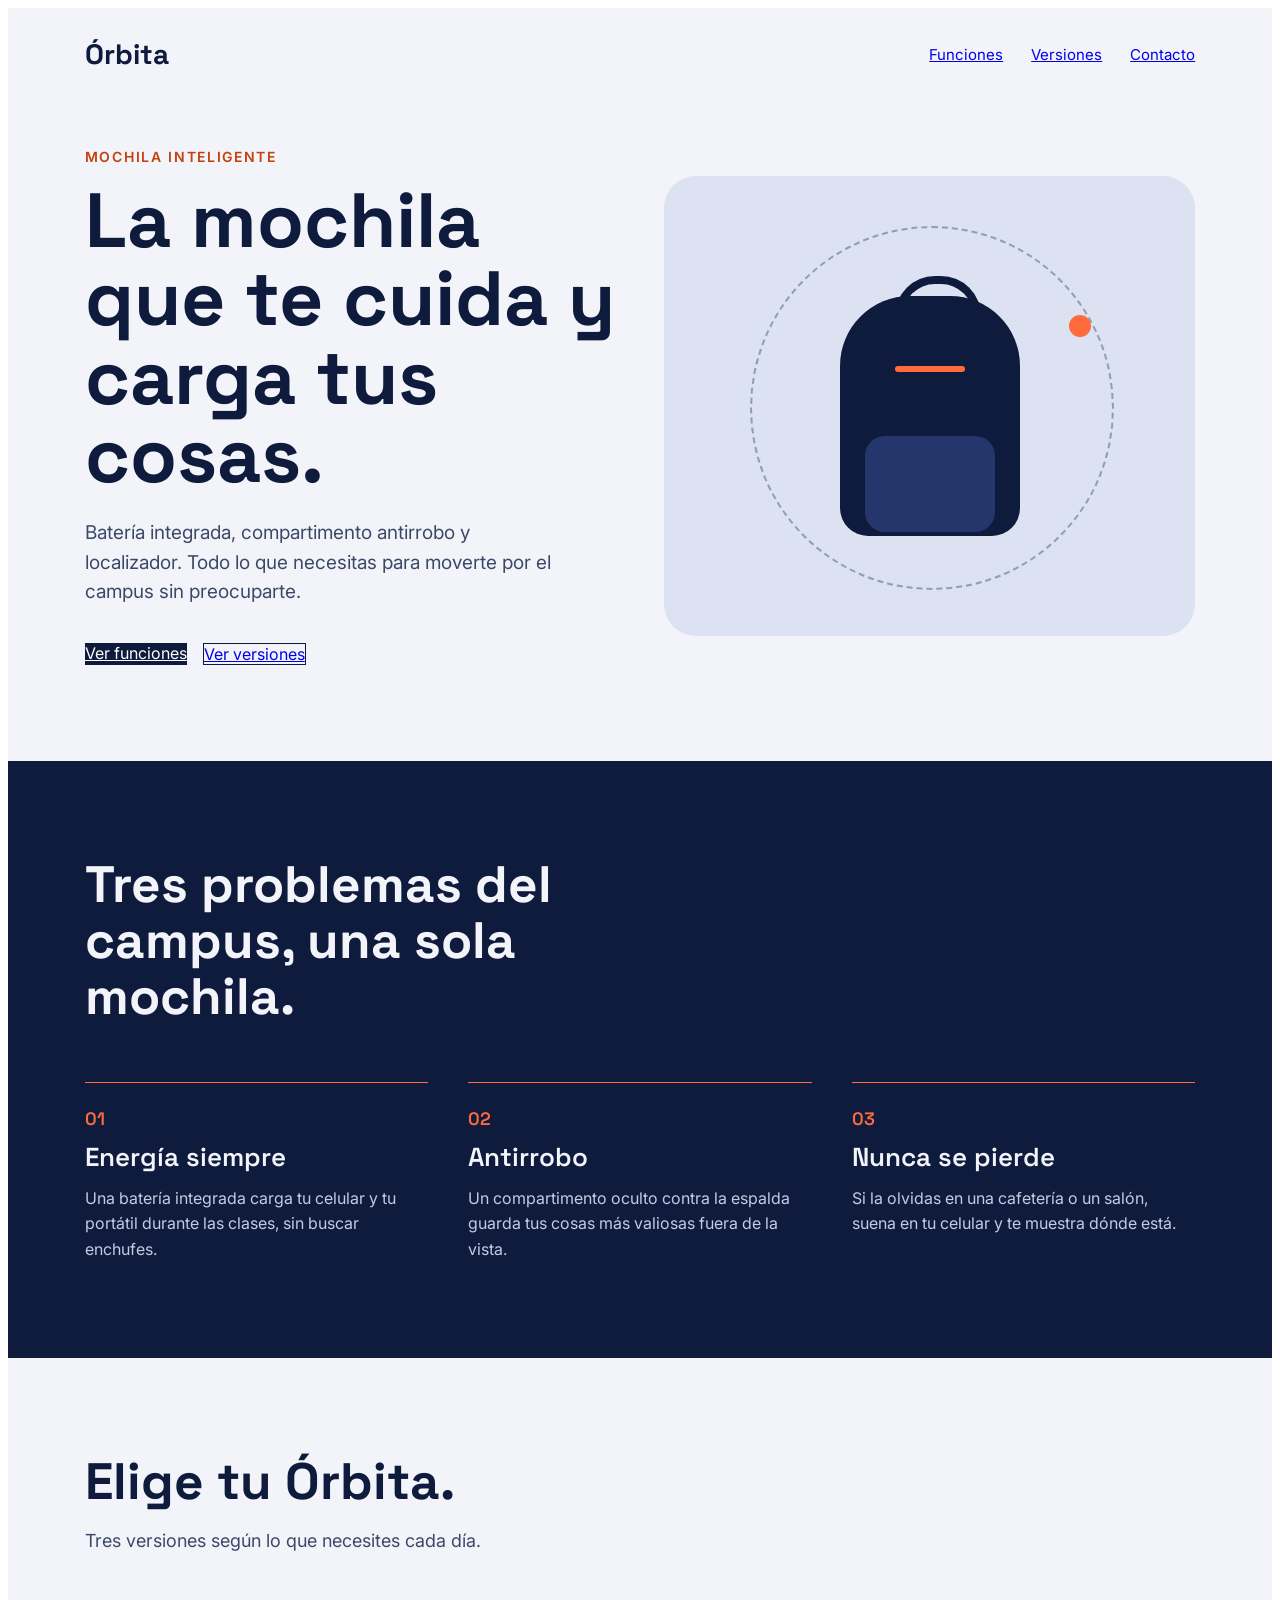
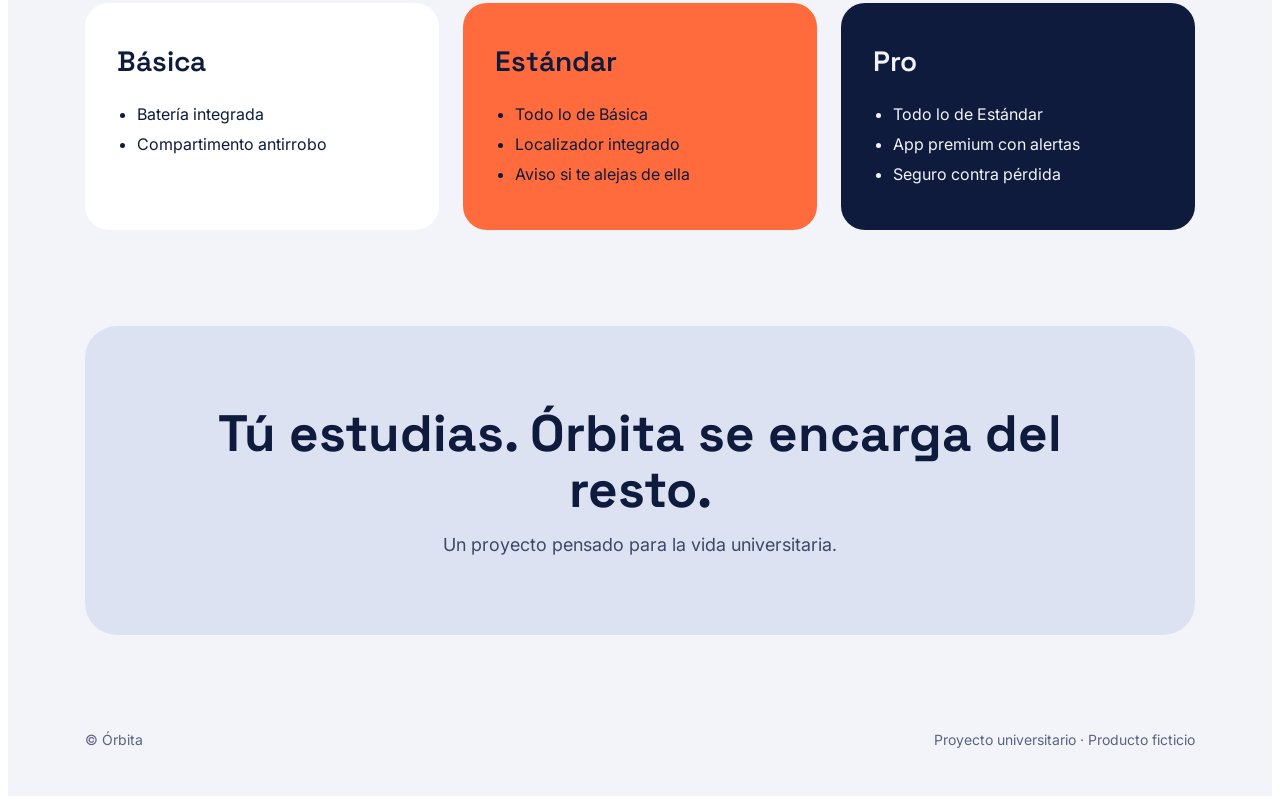
==== commit ab275148: "Add files via upload" ====
--- a/index.html
+++ b/index.html
@@ -4,17 +4,16 @@
 <meta charset="utf-8">
 <meta name="viewport" content="width=device-width, initial-scale=1">
 <title>Órbita — La mochila que te cuida</title>
+<meta name="description" content="Órbita es la mochila inteligente para universitarios: batería integrada, compartimento antirrobo y localizador.">
+<meta name="theme-color" content="#0F1B3D">
+<link rel="icon" href="data:image/svg+xml,%3Csvg xmlns='http://www.w3.org/2000/svg' viewBox='0 0 100 100'%3E%3Ctext y='.9em' font-size='90'%3E%F0%9F%8E%92%3C/text%3E%3C/svg%3E">
 <link rel="preconnect" href="https://fonts.googleapis.com">
+<link rel="preconnect" href="https://fonts.gstatic.com" crossorigin>
 <link href="https://fonts.googleapis.com/css2?family=Space+Grotesk:wght@400;500;600;700&family=Inter:wght@400;500;600&display=swap" rel="stylesheet">
-<style>
-body{margin:0}
-a{color:inherit}
-.btn{display:inline-flex;align-items:center;justify-content:center;min-height:48px;padding:0 28px;border-radius:999px;font:600 16px Inter,sans-serif;text-decoration:none}
-.btn:hover{opacity:.88}
-</style>
+<link rel="stylesheet" href="css/style.css">
 </head>
 <body>
-<div style="background:#F2F4FA;color:#0F1B3D;font-family:Inter,sans-serif;max-width:1440px;margin:0 auto">
+<div class="page" style="background:#F2F4FA;color:#0F1B3D;font-family:Inter,sans-serif;max-width:1440px;margin:0 auto">
 
 <header style="display:flex;justify-content:space-between;align-items:center;padding:28px 6vw;flex-wrap:wrap;gap:16px">
 <div style="font:700 28px 'Space Grotesk',sans-serif">Órbita</div>
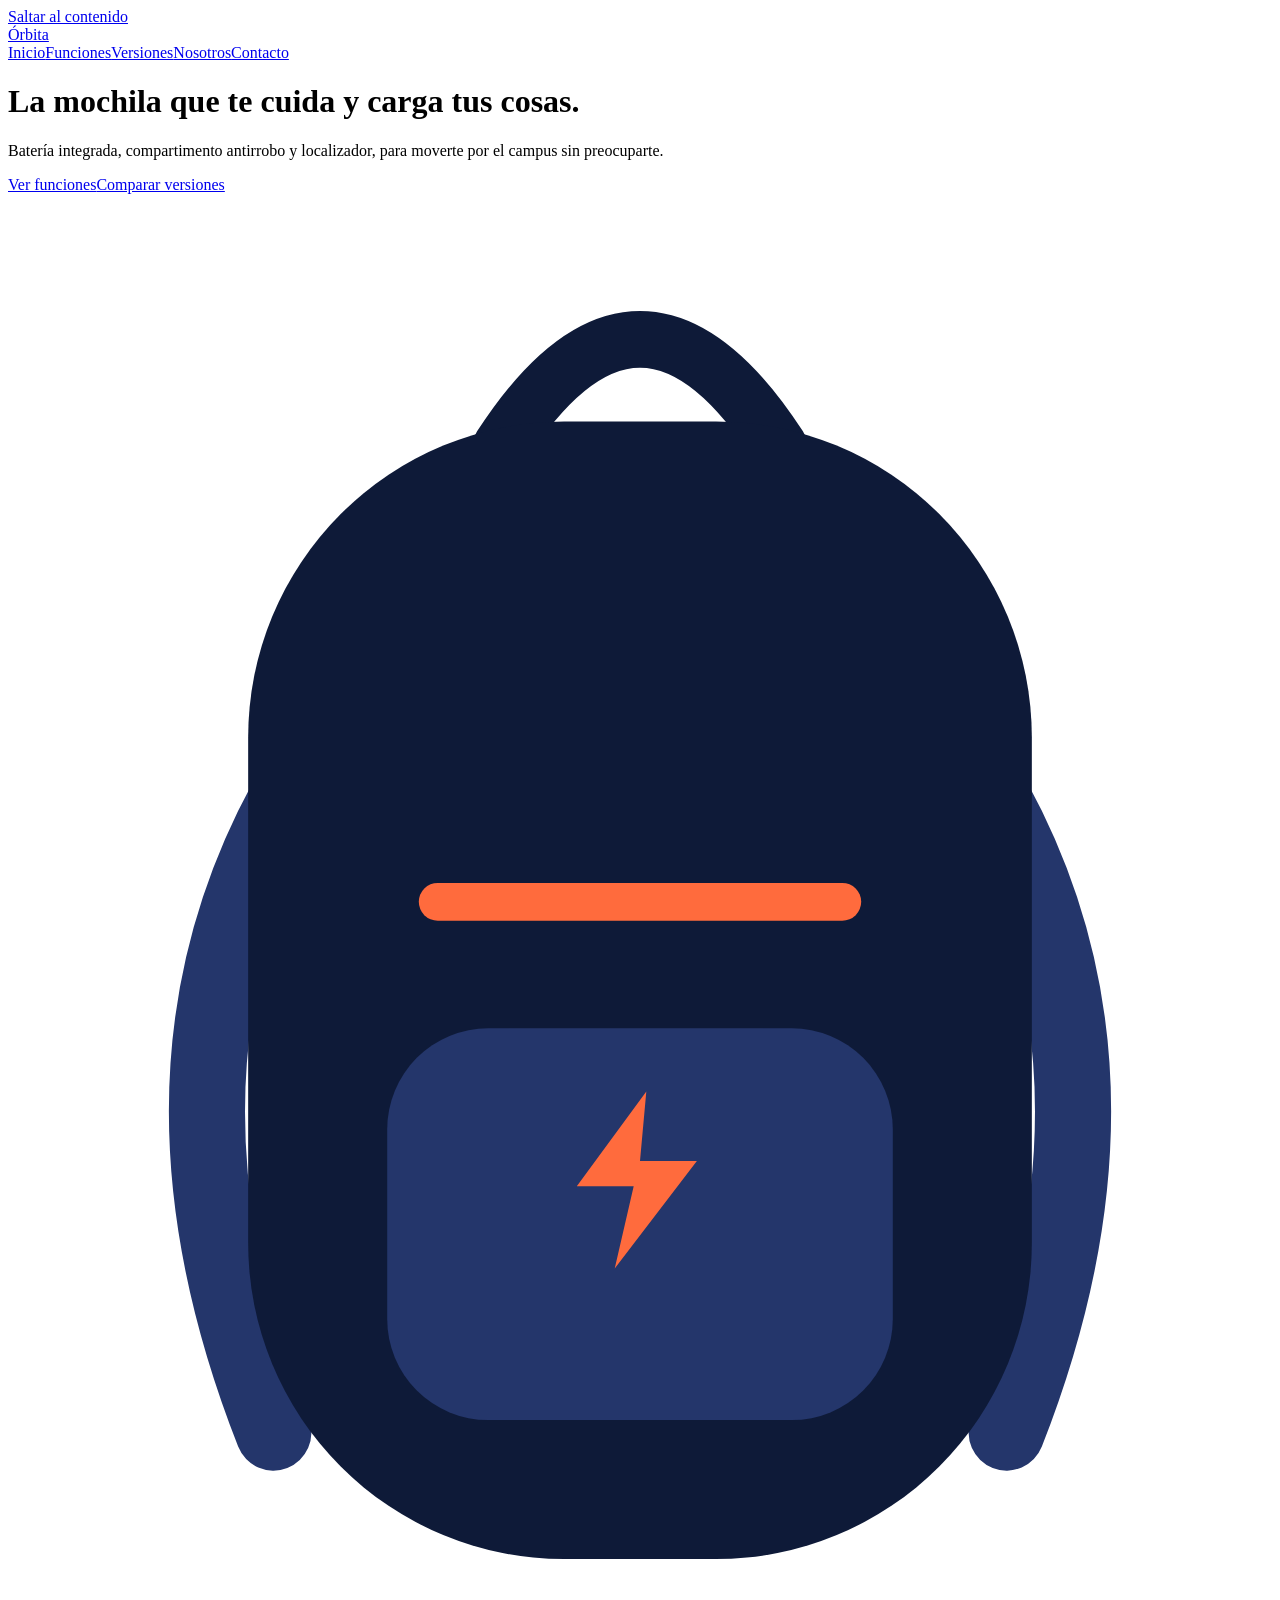
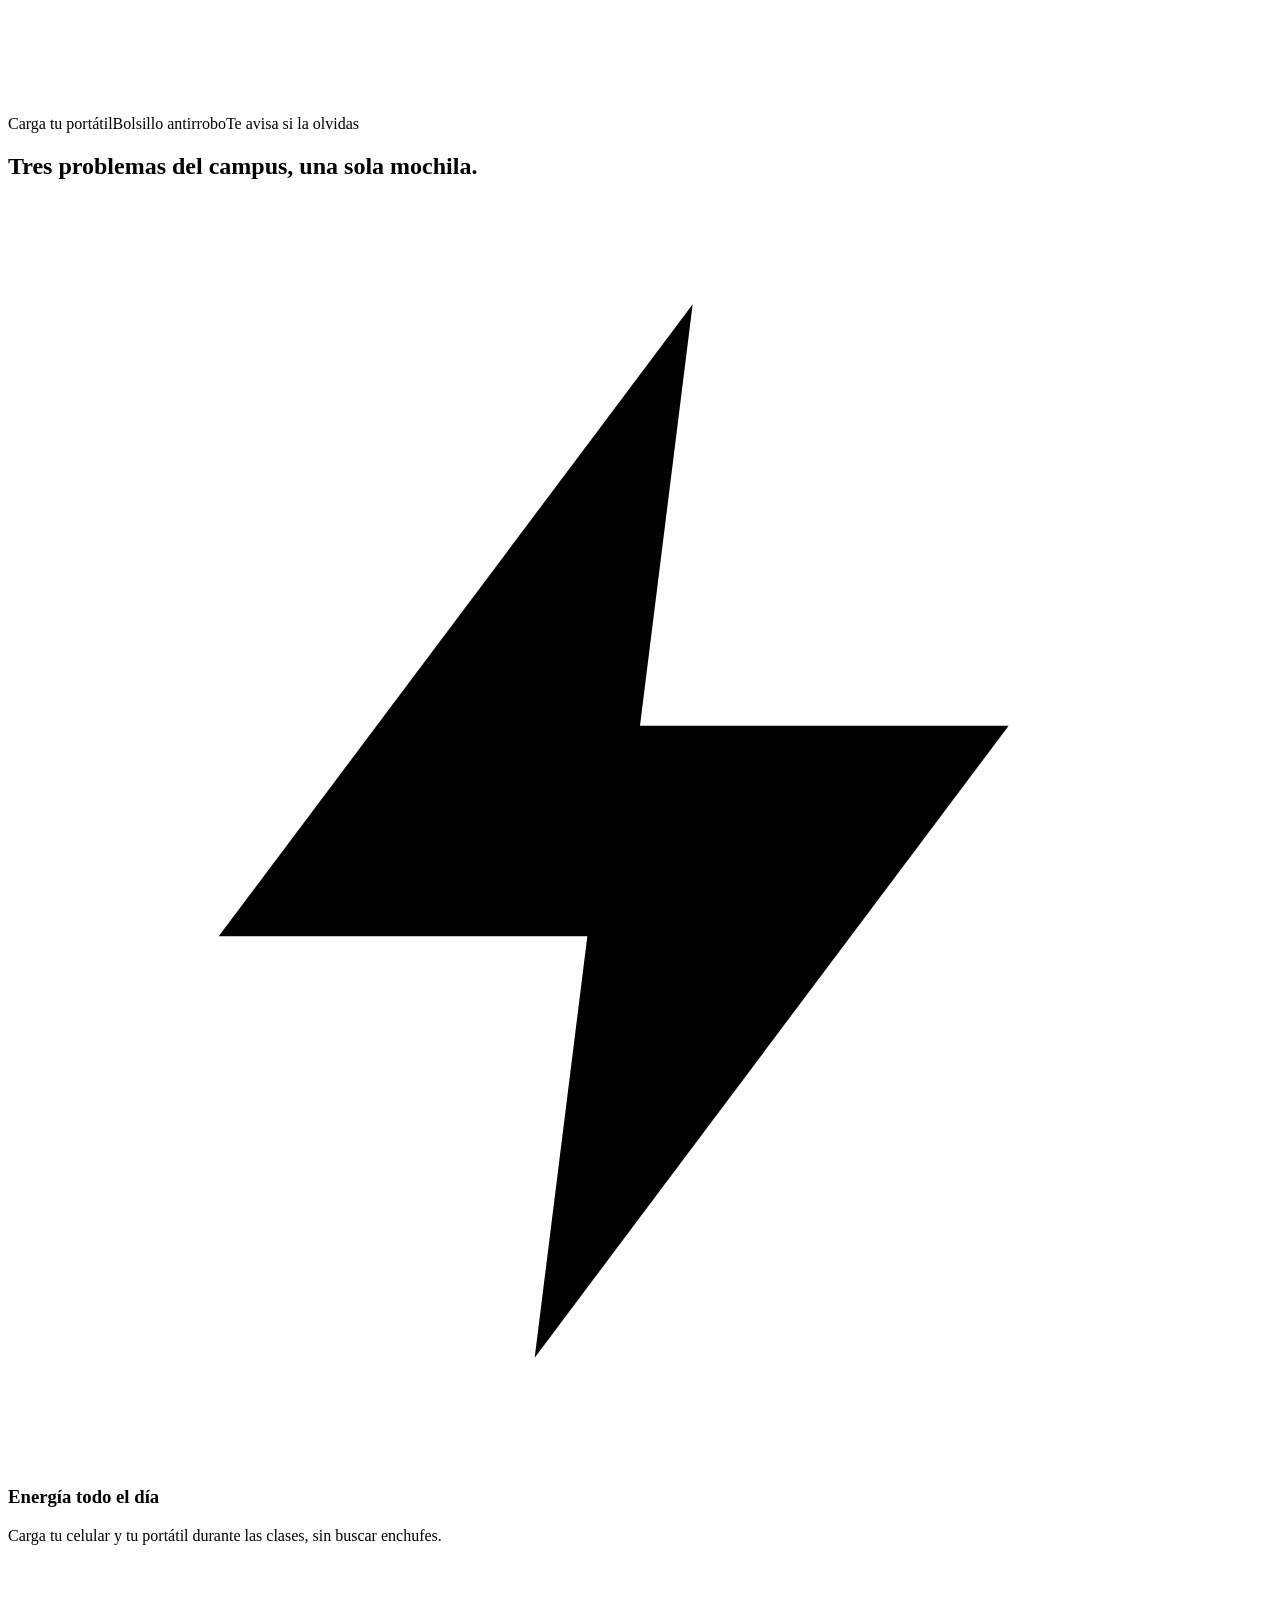
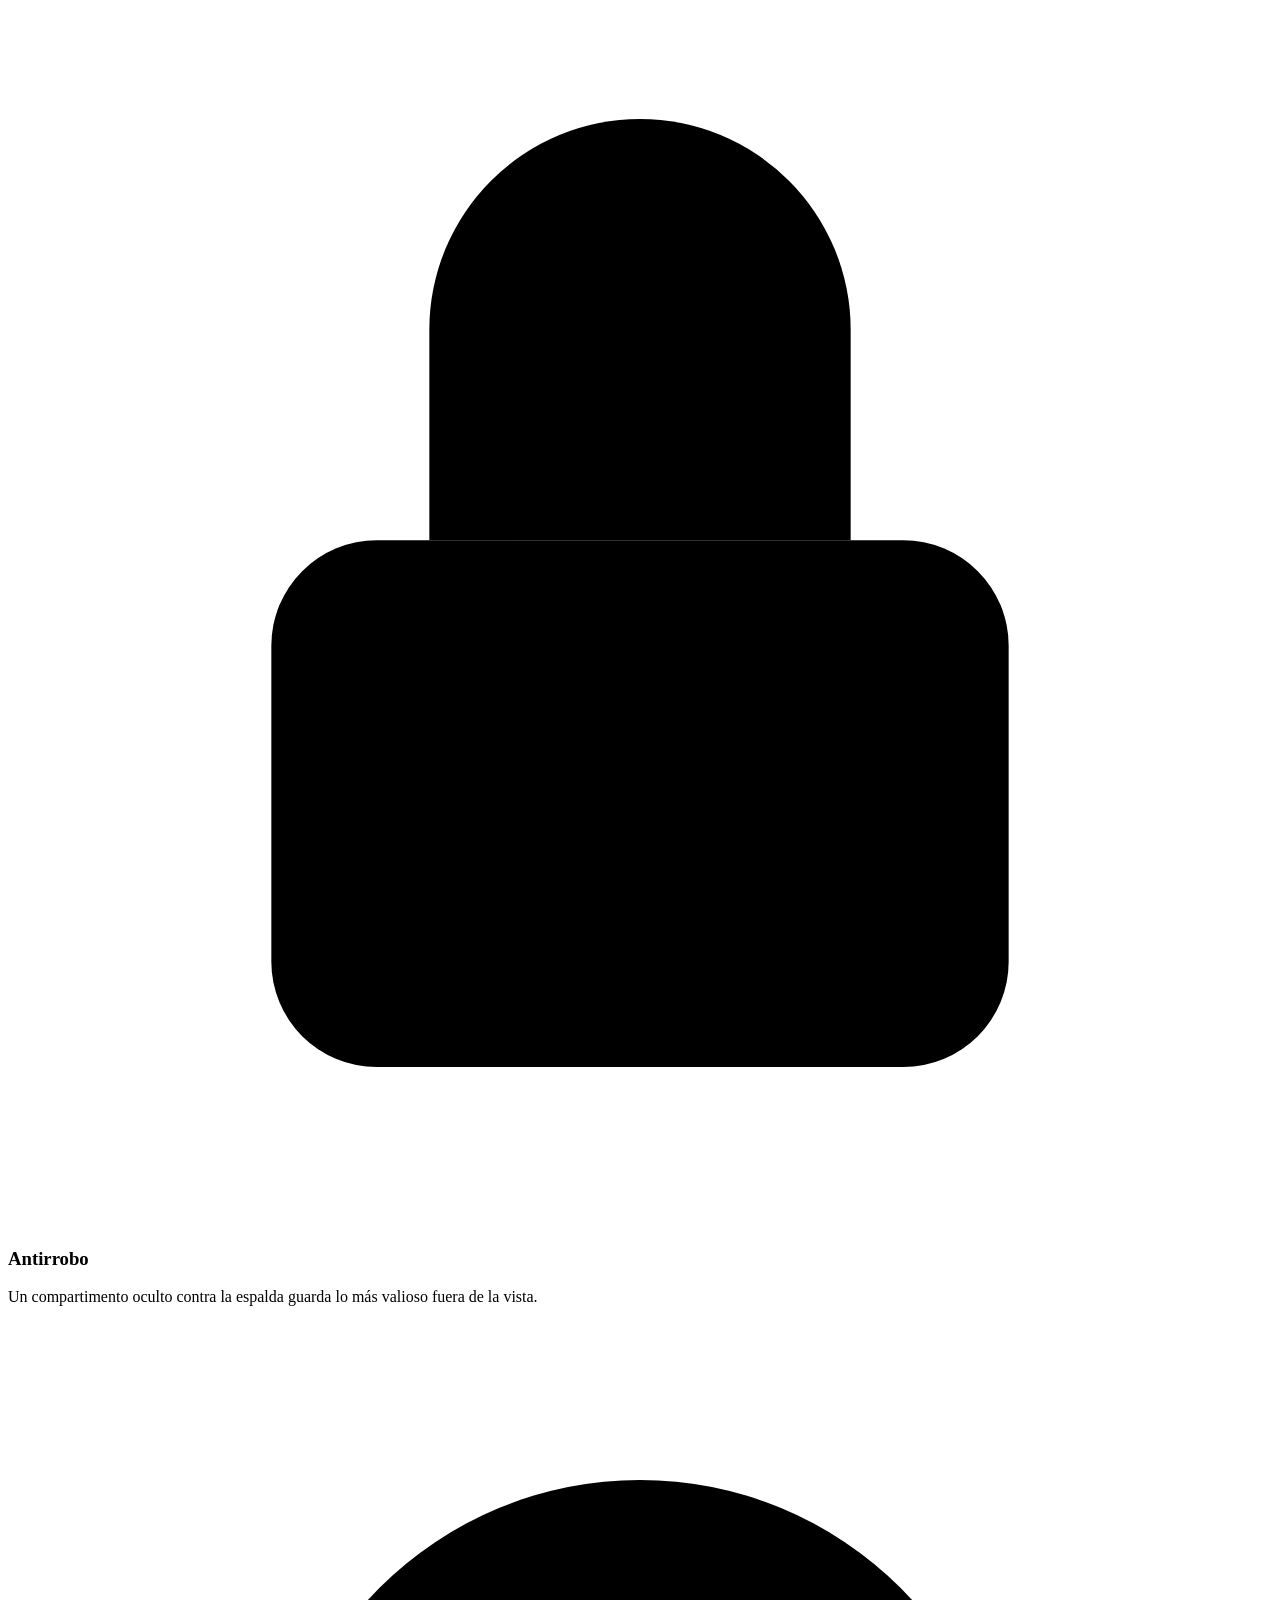
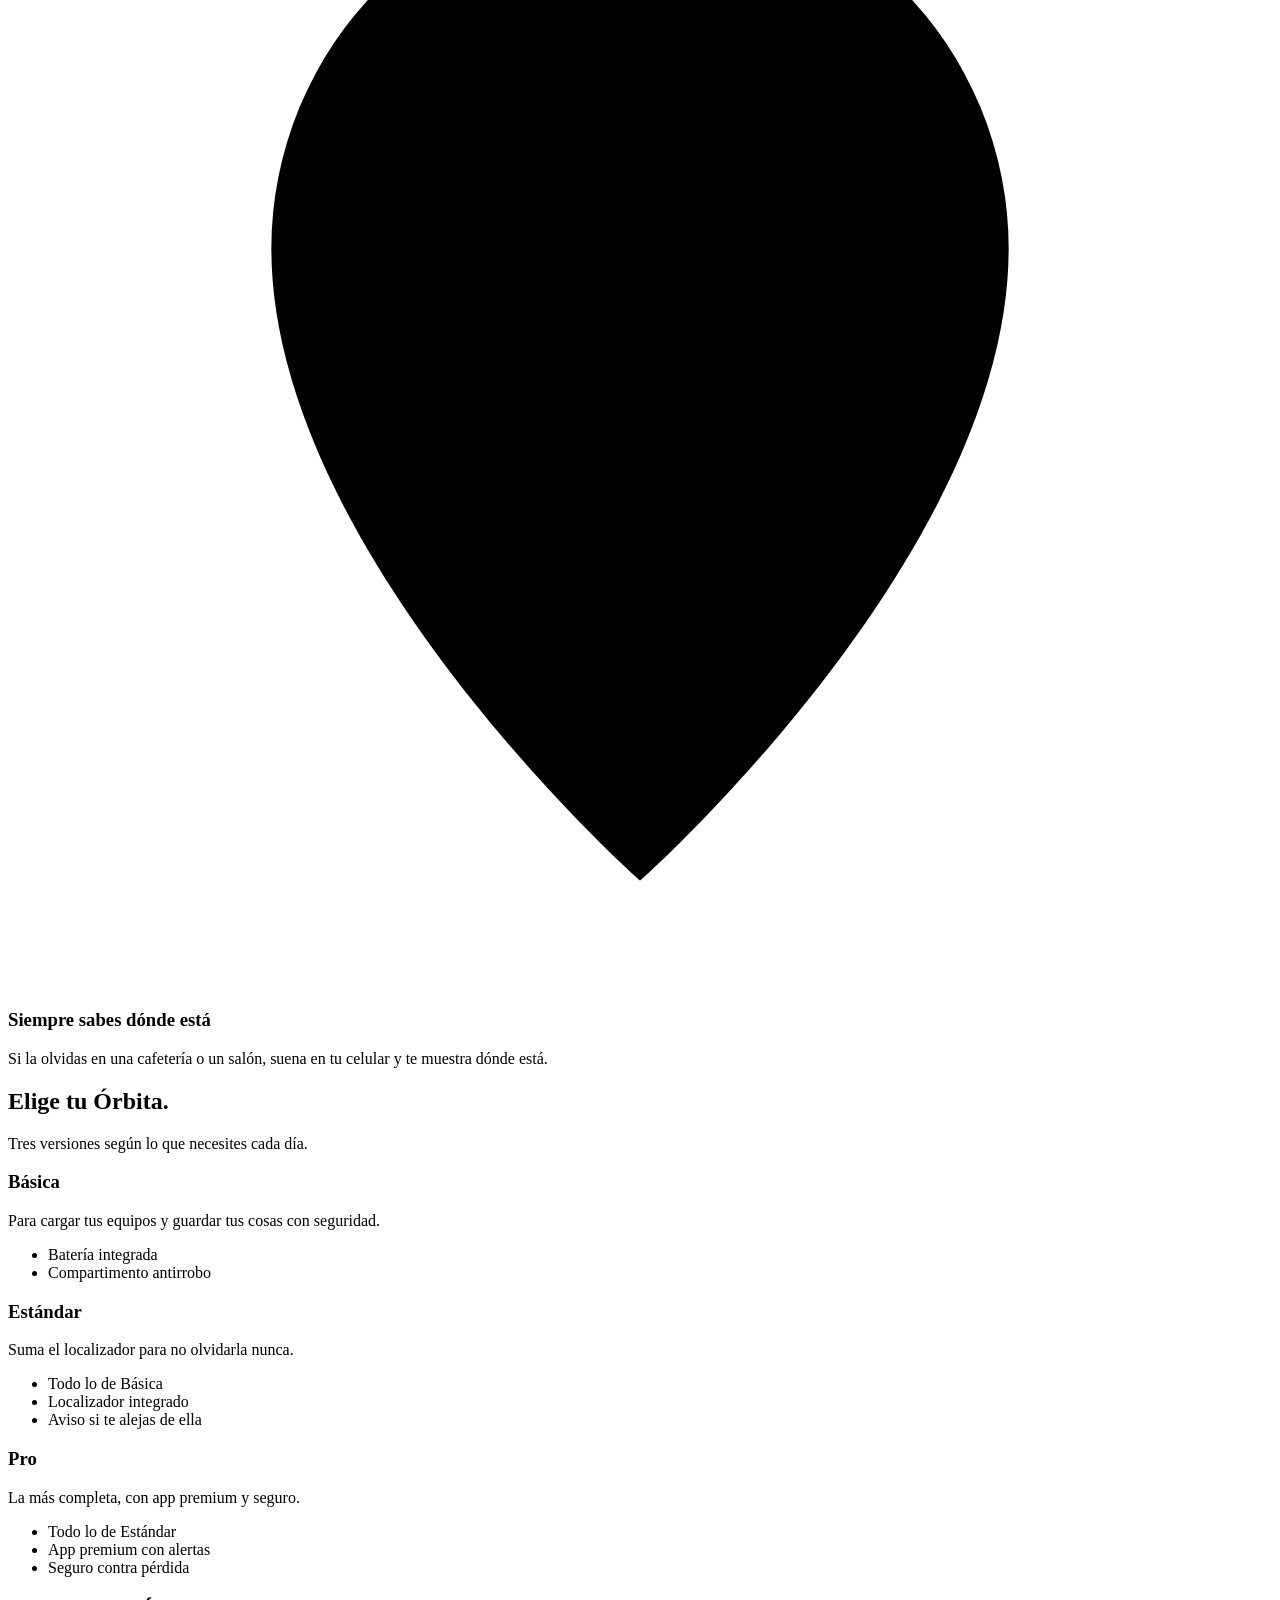
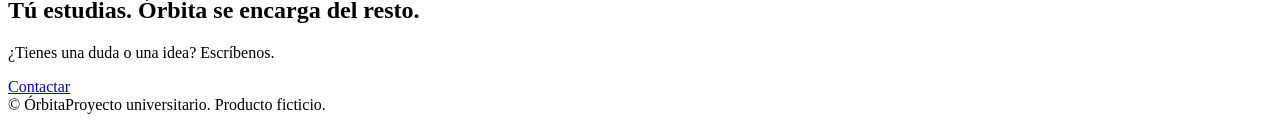
==== commit 553d870d: "Add files via upload" ====
--- a/index.html
+++ b/index.html
@@ -3,72 +3,25 @@
 <head>
 <meta charset="utf-8">
 <meta name="viewport" content="width=device-width, initial-scale=1">
-<title>Órbita — La mochila que te cuida</title>
+<title>Órbita: la mochila que te cuida</title>
 <meta name="description" content="Órbita es la mochila inteligente para universitarios: batería integrada, compartimento antirrobo y localizador.">
-<meta name="theme-color" content="#0F1B3D">
+<meta name="theme-color" content="#0E1A38">
 <link rel="icon" href="data:image/svg+xml,%3Csvg xmlns='http://www.w3.org/2000/svg' viewBox='0 0 100 100'%3E%3Ctext y='.9em' font-size='90'%3E%F0%9F%8E%92%3C/text%3E%3C/svg%3E">
 <link rel="preconnect" href="https://fonts.googleapis.com">
 <link rel="preconnect" href="https://fonts.gstatic.com" crossorigin>
-<link href="https://fonts.googleapis.com/css2?family=Space+Grotesk:wght@400;500;600;700&family=Inter:wght@400;500;600&display=swap" rel="stylesheet">
+<link href="https://fonts.googleapis.com/css2?family=Bricolage+Grotesque:wght@500;600;700&family=Inter:wght@400;500;600&display=swap" rel="stylesheet">
 <link rel="stylesheet" href="css/style.css">
 </head>
 <body>
-<div class="page" style="background:#F2F4FA;color:#0F1B3D;font-family:Inter,sans-serif;max-width:1440px;margin:0 auto">
-
-<header style="display:flex;justify-content:space-between;align-items:center;padding:28px 6vw;flex-wrap:wrap;gap:16px">
-<div style="font:700 28px 'Space Grotesk',sans-serif">Órbita</div>
-<nav style="display:flex;gap:28px;font-size:15px;flex-wrap:wrap">
-<a href="#funciones">Funciones</a><a href="#versiones">Versiones</a><a href="#contacto">Contacto</a>
-</nav>
-</header>
-
-<section style="display:grid;grid-template-columns:repeat(auto-fit,minmax(300px,1fr));gap:48px;align-items:center;padding:48px 6vw 96px">
-<div>
-<p style="margin:0 0 16px;font-size:14px;letter-spacing:.12em;text-transform:uppercase;color:#C2410C;font-weight:600">Mochila inteligente</p>
-<h1 style="margin:0 0 24px;font:700 clamp(44px,6vw,80px)/1.02 'Space Grotesk',sans-serif">La mochila que te cuida y carga tus cosas.</h1>
-<p style="margin:0 0 36px;font-size:19px;line-height:1.55;max-width:480px;color:#3D4868">Batería integrada, compartimento antirrobo y localizador. Todo lo que necesitas para moverte por el campus sin preocuparte.</p>
-<div style="display:flex;gap:16px;flex-wrap:wrap">
-<a class="btn" href="#funciones" style="background:#0F1B3D;color:#fff">Ver funciones</a>
-<a class="btn" href="#versiones" style="border:1.5px solid #0F1B3D">Ver versiones</a>
-</div>
-</div>
-<div style="position:relative;height:460px;background:#DCE2F2;border-radius:32px;overflow:hidden" aria-hidden="true">
-<div style="position:absolute;left:50%;top:50%;width:360px;height:360px;margin:-180px 0 0 -180px;border:2px dashed #0F1B3D;border-radius:50%;opacity:.35"></div>
-<div style="position:absolute;left:50%;top:50%;width:22px;height:22px;margin:-191px 0 0 -11px;border-radius:50%;background:#FF6B3D;transform:translate(150px,100px)"></div>
-<div style="position:absolute;left:50%;top:50%;width:70px;height:36px;margin:-130px 0 0 -35px;border:8px solid #0F1B3D;border-bottom:0;border-radius:40px 40px 0 0"></div>
-<div style="position:absolute;left:50%;top:50%;width:180px;height:240px;margin:-110px 0 0 -90px;background:#0F1B3D;border-radius:70px 70px 28px 28px"></div>
-<div style="position:absolute;left:50%;top:50%;width:130px;height:96px;margin:30px 0 0 -65px;background:#24366B;border-radius:20px"></div>
-<div style="position:absolute;left:50%;top:50%;width:70px;height:6px;margin:-40px 0 0 -35px;background:#FF6B3D;border-radius:3px"></div>
-</div>
-</section>
-
-<section id="funciones" style="padding:96px 6vw;background:#0F1B3D;color:#F2F4FA">
-<h2 style="margin:0 0 56px;font:700 clamp(32px,4vw,52px)/1.1 'Space Grotesk',sans-serif;max-width:640px">Tres problemas del campus, una sola mochila.</h2>
-<div style="display:grid;grid-template-columns:repeat(auto-fit,minmax(240px,1fr));gap:40px">
-<div style="border-top:1.5px solid #FF6B3D;padding-top:24px"><div style="font:600 18px 'Space Grotesk',sans-serif;color:#FF6B3D">01</div><h3 style="margin:10px 0 12px;font:600 26px 'Space Grotesk',sans-serif">Energía siempre</h3><p style="margin:0;line-height:1.6;color:#C3CBE3">Una batería integrada carga tu celular y tu portátil durante las clases, sin buscar enchufes.</p></div>
-<div style="border-top:1.5px solid #FF6B3D;padding-top:24px"><div style="font:600 18px 'Space Grotesk',sans-serif;color:#FF6B3D">02</div><h3 style="margin:10px 0 12px;font:600 26px 'Space Grotesk',sans-serif">Antirrobo</h3><p style="margin:0;line-height:1.6;color:#C3CBE3">Un compartimento oculto contra la espalda guarda tus cosas más valiosas fuera de la vista.</p></div>
-<div style="border-top:1.5px solid #FF6B3D;padding-top:24px"><div style="font:600 18px 'Space Grotesk',sans-serif;color:#FF6B3D">03</div><h3 style="margin:10px 0 12px;font:600 26px 'Space Grotesk',sans-serif">Nunca se pierde</h3><p style="margin:0;line-height:1.6;color:#C3CBE3">Si la olvidas en una cafetería o un salón, suena en tu celular y te muestra dónde está.</p></div>
-</div>
-</section>
-
-<section id="versiones" style="padding:96px 6vw">
-<h2 style="margin:0 0 16px;font:700 clamp(32px,4vw,52px)/1.1 'Space Grotesk',sans-serif">Elige tu Órbita.</h2>
-<p style="margin:0 0 48px;font-size:18px;color:#3D4868;max-width:560px;line-height:1.55">Tres versiones según lo que necesites cada día.</p>
-<div style="display:grid;grid-template-columns:repeat(auto-fit,minmax(240px,1fr));gap:24px">
-<div style="background:#fff;color:#0F1B3D;border-radius:24px;padding:40px 32px"><h3 style="margin:0 0 20px;font:600 28px 'Space Grotesk',sans-serif">Básica</h3><ul style="margin:0;padding-left:20px;line-height:1.9"><li>Batería integrada</li><li>Compartimento antirrobo</li></ul></div>
-<div style="background:#FF6B3D;color:#0F1B3D;border-radius:24px;padding:40px 32px"><h3 style="margin:0 0 20px;font:600 28px 'Space Grotesk',sans-serif">Estándar</h3><ul style="margin:0;padding-left:20px;line-height:1.9"><li>Todo lo de Básica</li><li>Localizador integrado</li><li>Aviso si te alejas de ella</li></ul></div>
-<div style="background:#0F1B3D;color:#F2F4FA;border-radius:24px;padding:40px 32px"><h3 style="margin:0 0 20px;font:600 28px 'Space Grotesk',sans-serif">Pro</h3><ul style="margin:0;padding-left:20px;line-height:1.9"><li>Todo lo de Estándar</li><li>App premium con alertas</li><li>Seguro contra pérdida</li></ul></div>
-</div>
-</section>
-
-<section id="contacto" style="margin:0 6vw 96px;background:#DCE2F2;border-radius:32px;padding:80px 6vw;text-align:center">
-<h2 style="margin:0 0 16px;font:700 clamp(32px,4vw,56px)/1.1 'Space Grotesk',sans-serif">Tú estudias. Órbita se encarga del resto.</h2>
-<p style="margin:0;font-size:18px;color:#3D4868">Un proyecto pensado para la vida universitaria.</p>
-</section>
-
-<footer style="padding:0 6vw 48px;display:flex;justify-content:space-between;flex-wrap:wrap;gap:16px;font-size:14px;color:#5A6482">
-<span>© Órbita</span><span>Proyecto universitario · Producto ficticio</span>
-</footer>
-</div>
+<a class="skip" href="#main">Saltar al contenido</a>
+<header class="site"><div class="wrap"><a class="logo" href="index.html">Órbita</a><nav aria-label="Principal"><a href="index.html" aria-current="page">Inicio</a><a href="funciones.html">Funciones</a><a href="versiones.html">Versiones</a><a href="nosotros.html">Nosotros</a><a href="contacto.html">Contacto</a></nav></div></header>
+<main id="main">
+<div class="wrap hero"><div><h1>La mochila que te cuida y carga tus cosas.</h1><p class="lead">Batería integrada, compartimento antirrobo y localizador, para moverte por el campus sin preocuparte.</p><div class="actions"><a class="btn btn-ink" href="funciones.html">Ver funciones</a><a class="btn btn-ghost" href="versiones.html">Comparar versiones</a></div></div>
+<div class="stage" aria-hidden="false"><div class="ring" aria-hidden="true"></div><svg viewBox="0 0 200 240" role="img" aria-label="Mochila Órbita"><path d="M78 40Q100 6 122 40" fill="none" stroke="#0E1A38" stroke-width="9" stroke-linecap="round"/><path d="M44 96Q20 140 42 196M156 96Q180 140 158 196" fill="none" stroke="#24366B" stroke-width="12" stroke-linecap="round"/><rect x="38" y="36" width="124" height="180" rx="50" fill="#0E1A38"/><rect x="60" y="132" width="80" height="62" rx="16" fill="#24366B"/><path d="M68 112H132" stroke="#FF6B3D" stroke-width="6" stroke-linecap="round"/><path d="M101 142l-11 15h9l-3 13 13-17h-9z" fill="#FF6B3D"/></svg><span class="tag t1">Carga tu portátil</span><span class="tag t2">Bolsillo antirrobo</span><span class="tag t3">Te avisa si la olvidas</span></div></div>
+<section class="dark"><div class="wrap"><div class="head"><h2>Tres problemas del campus, una sola mochila.</h2></div><div class="cols"><div><div class="ico"><svg viewBox="0 0 24 24" aria-hidden="true"><path d="M13 2 4 14h7l-1 8 9-12h-7z"/></svg></div><h3>Energía todo el día</h3><p>Carga tu celular y tu portátil durante las clases, sin buscar enchufes.</p></div><div><div class="ico"><svg viewBox="0 0 24 24" aria-hidden="true"><rect x="5" y="11" width="14" height="10" rx="2"/><path d="M8 11V7a4 4 0 0 1 8 0v4"/></svg></div><h3>Antirrobo</h3><p>Un compartimento oculto contra la espalda guarda lo más valioso fuera de la vista.</p></div><div><div class="ico"><svg viewBox="0 0 24 24" aria-hidden="true"><path d="M12 22s7-6.2 7-12a7 7 0 0 0-14 0c0 5.8 7 12 7 12z"/><circle cx="12" cy="10" r="2.5"/></svg></div><h3>Siempre sabes dónde está</h3><p>Si la olvidas en una cafetería o un salón, suena en tu celular y te muestra dónde está.</p></div></div></div></section>
+<section class="section"><div class="wrap"><div class="head"><h2>Elige tu Órbita.</h2><p>Tres versiones según lo que necesites cada día.</p></div><div class="plans"><div class="plan"><h3>Básica</h3><p>Para cargar tus equipos y guardar tus cosas con seguridad.</p><ul><li>Batería integrada</li><li>Compartimento antirrobo</li></ul></div><div class="plan sig"><h3>Estándar</h3><p>Suma el localizador para no olvidarla nunca.</p><ul><li>Todo lo de Básica</li><li>Localizador integrado</li><li>Aviso si te alejas de ella</li></ul></div><div class="plan ink"><h3>Pro</h3><p>La más completa, con app premium y seguro.</p><ul><li>Todo lo de Estándar</li><li>App premium con alertas</li><li>Seguro contra pérdida</li></ul></div></div></div></section>
+<div class="wrap"><div class="band"><h2>Tú estudias. Órbita se encarga del resto.</h2><p>¿Tienes una duda o una idea? Escríbenos.</p><a class="btn btn-ink" href="contacto.html">Contactar</a></div></div>
+</main>
+<footer><div class="wrap"><span>© Órbita</span><span>Proyecto universitario. Producto ficticio.</span></div></footer>
 </body>
 </html>
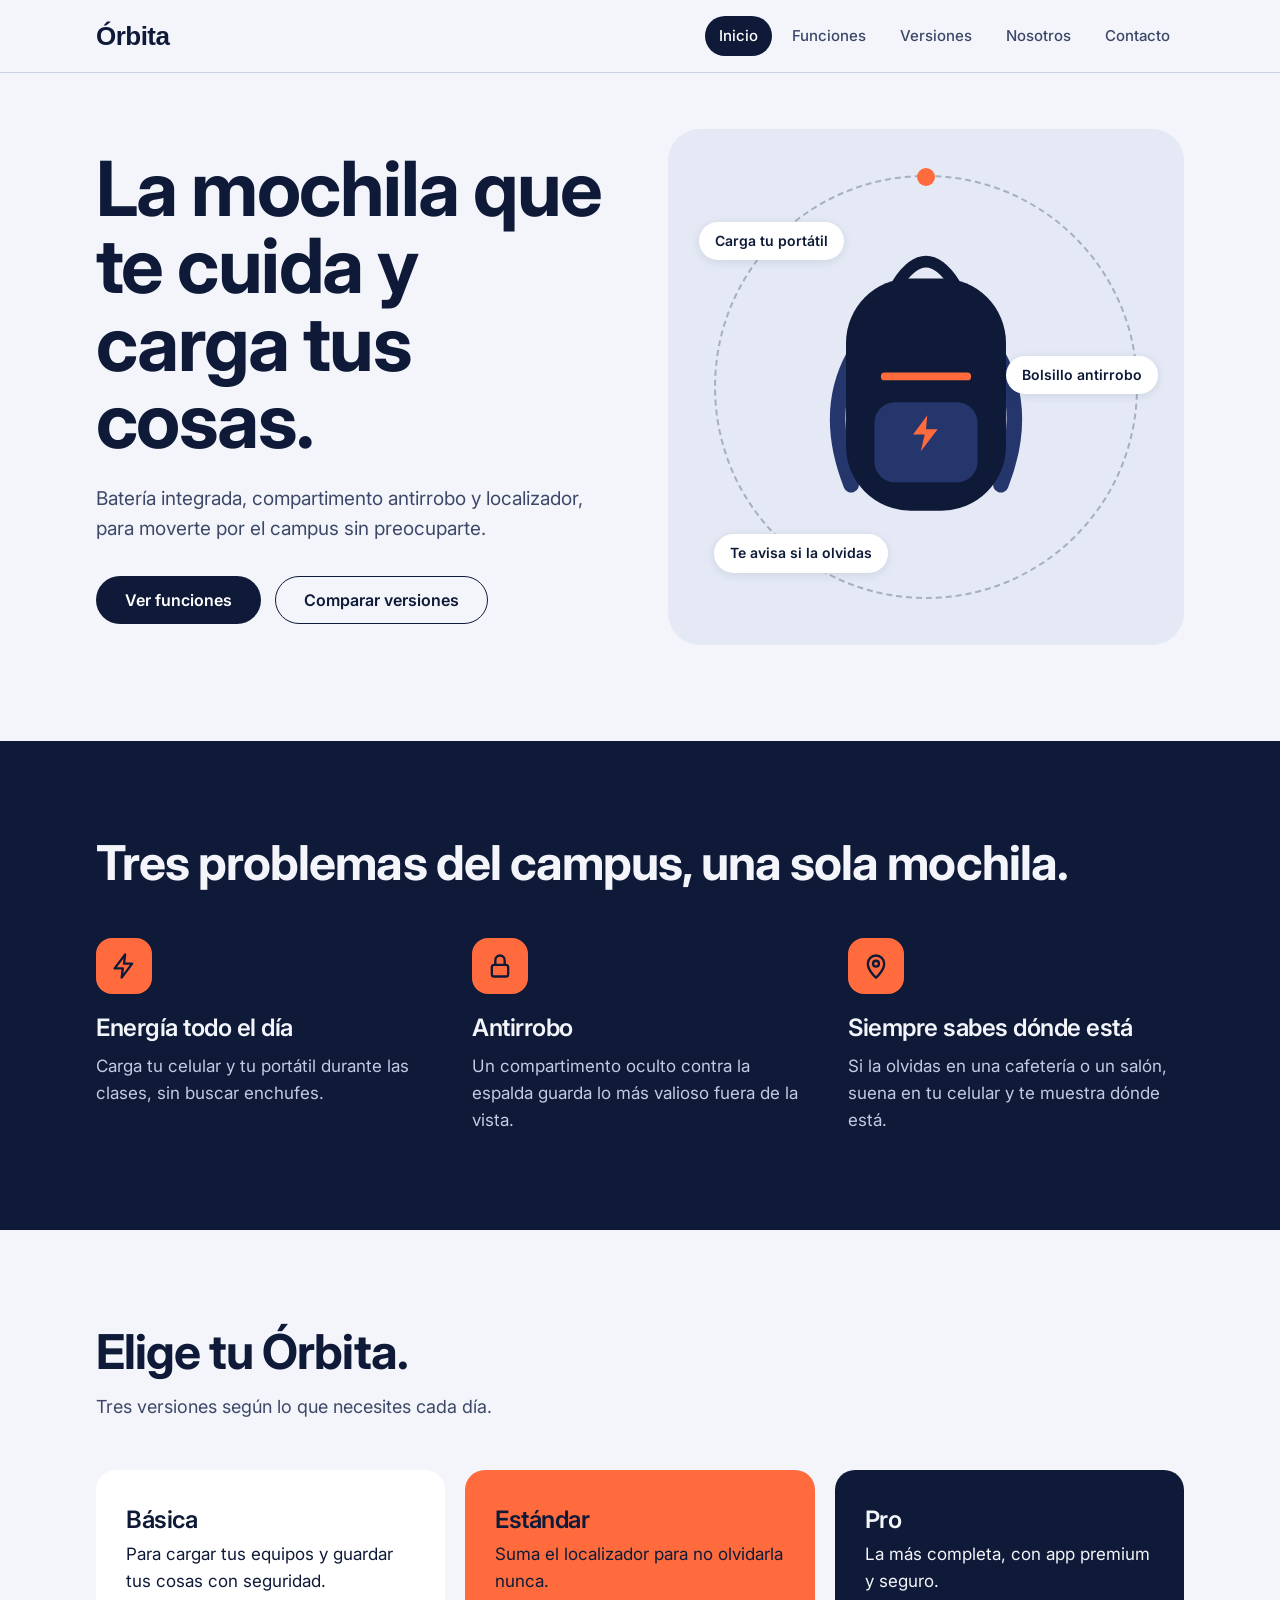
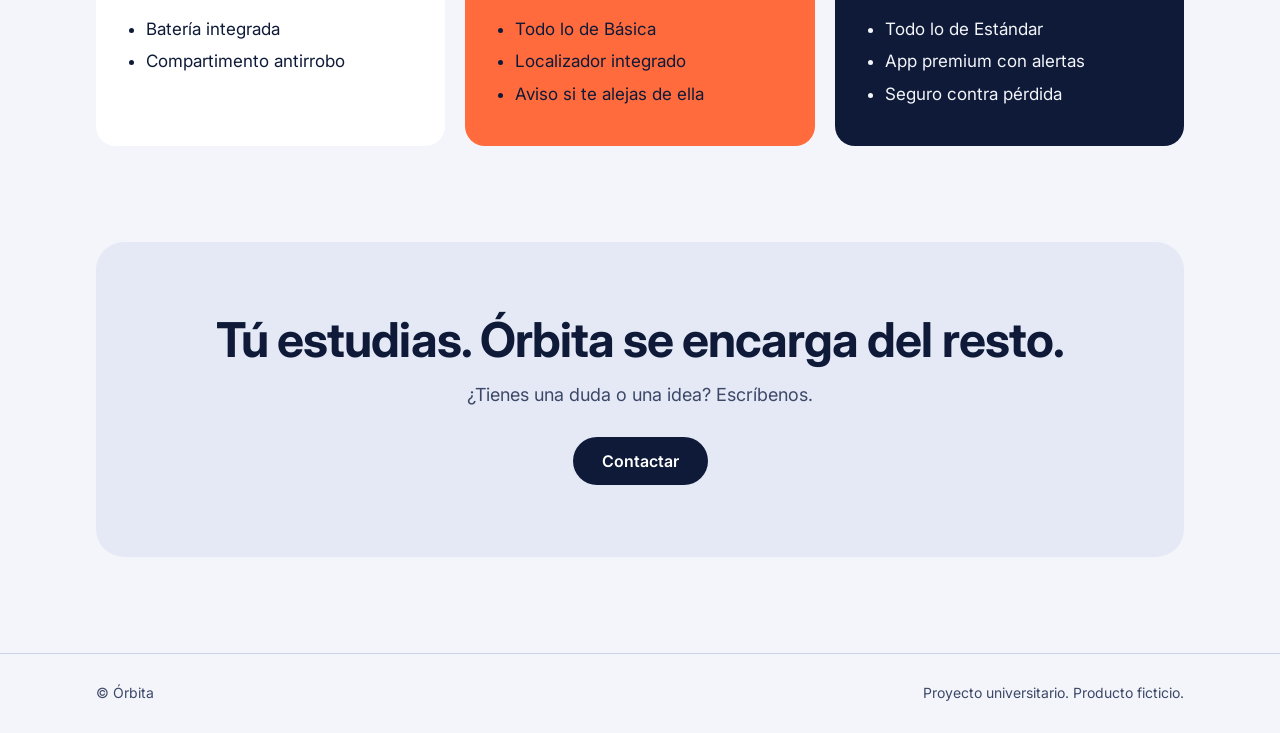
==== commit 18bfeb18: "Add files via upload" ====
--- a/index.html
+++ b/index.html
@@ -10,7 +10,93 @@
 <link rel="preconnect" href="https://fonts.googleapis.com">
 <link rel="preconnect" href="https://fonts.gstatic.com" crossorigin>
 <link href="https://fonts.googleapis.com/css2?family=Bricolage+Grotesque:wght@500;600;700&family=Inter:wght@400;500;600&display=swap" rel="stylesheet">
-<link rel="stylesheet" href="css/style.css">
+<style>
+:root{--ink:#0E1A38;--ink2:#24366B;--paper:#F3F5FA;--panel:#E4E9F5;--line:#CBD3E8;--mute:#3D4868;--sig:#FF6B3D;--soft:#C3CBE3}
+*,*::before,*::after{box-sizing:border-box}
+html{scroll-behavior:smooth}
+body{margin:0;background:var(--paper);color:var(--ink);font:400 17px/1.6 Inter,system-ui,sans-serif}
+h1,h2,h3{font-family:'Bricolage Grotesque',Inter,sans-serif;letter-spacing:-.02em;margin:0}
+h1{font-size:clamp(42px,6vw,76px);line-height:1.02;font-weight:700}
+h2{font-size:clamp(30px,4vw,48px);line-height:1.1;font-weight:700}
+h3{font-size:24px;line-height:1.2;font-weight:600}
+p{margin:0}
+a{color:inherit}
+.wrap{max-width:1200px;margin:0 auto;padding-inline:clamp(20px,5vw,56px)}
+.skip{position:absolute;left:-999px;top:8px;background:var(--ink);color:#fff;padding:10px 16px;border-radius:8px;z-index:20}
+.skip:focus{left:8px}
+:focus-visible{outline:3px solid var(--sig);outline-offset:3px;border-radius:6px}
+.site{position:sticky;top:0;z-index:10;background:rgba(243,245,250,.88);backdrop-filter:blur(10px);border-bottom:1px solid var(--line)}
+.site .wrap{display:flex;justify-content:space-between;align-items:center;gap:16px;flex-wrap:wrap;padding-block:16px}
+.logo{font:700 26px 'Bricolage Grotesque',sans-serif;text-decoration:none;letter-spacing:-.02em}
+.site nav{display:flex;gap:6px;flex-wrap:wrap}
+.site nav a{text-decoration:none;font-size:15px;font-weight:500;padding:8px 14px;border-radius:999px;color:var(--mute)}
+.site nav a:hover{background:var(--panel);color:var(--ink)}
+.site nav a[aria-current]{background:var(--ink);color:#fff}
+.btn{display:inline-flex;align-items:center;justify-content:center;min-height:48px;padding:0 28px;border-radius:999px;font:600 16px Inter,sans-serif;text-decoration:none;border:1.5px solid transparent;cursor:pointer;transition:transform .15s,background .15s}
+.btn:hover{transform:translateY(-1px)}
+.btn-ink{background:var(--ink);color:#fff}
+.btn-ghost{border-color:var(--ink);color:var(--ink)}
+.btn-ghost:hover{background:var(--panel)}
+.btn-sig{background:var(--sig);color:var(--ink)}
+.actions{display:flex;gap:14px;flex-wrap:wrap;margin-top:32px}
+.lead{font-size:19px;color:var(--mute);max-width:46ch;margin-top:24px}
+.hero{display:grid;grid-template-columns:repeat(auto-fit,minmax(300px,1fr));gap:56px;align-items:center;padding-block:56px 96px}
+.pagehead{padding-block:64px 56px}
+.pagehead h1{max-width:16ch}
+.stage{position:relative;aspect-ratio:1;max-height:520px;width:100%;background:var(--panel);border-radius:32px;overflow:hidden;display:grid;place-items:center}
+.stage svg{width:50%;height:auto;position:relative}
+.ring{position:absolute;inset:9%;border:2px dashed rgba(14,26,56,.28);border-radius:50%;animation:spin 28s linear infinite}
+.ring::after{content:"";position:absolute;top:-9px;left:50%;margin-left:-9px;width:18px;height:18px;border-radius:50%;background:var(--sig)}
+@keyframes spin{to{transform:rotate(360deg)}}
+@media (prefers-reduced-motion:reduce){.ring{animation:none}.btn{transition:none}}
+.tag{position:absolute;background:#fff;border-radius:999px;padding:8px 16px;font-size:14px;font-weight:600;box-shadow:0 2px 10px rgba(14,26,56,.1)}
+.t1{left:6%;top:18%}.t2{right:5%;top:44%}.t3{left:9%;bottom:14%}
+.dark{background:var(--ink);color:var(--paper);padding-block:96px}
+.dark p{color:var(--soft)}
+.section{padding-block:96px}
+.head{margin-bottom:48px}
+.head p{color:var(--mute);margin-top:14px;max-width:52ch;font-size:18px}
+.cols{display:grid;grid-template-columns:repeat(auto-fit,minmax(240px,1fr));gap:40px}
+.ico{width:56px;height:56px;border-radius:16px;background:var(--sig);color:var(--ink);display:grid;place-items:center;margin-bottom:20px}
+.ico svg{width:28px;height:28px;fill:none;stroke:currentColor;stroke-width:2;stroke-linecap:round;stroke-linejoin:round}
+.cols h3{margin-bottom:10px}
+.plans{display:grid;grid-template-columns:repeat(auto-fit,minmax(240px,1fr));gap:20px}
+.plan{border-radius:20px;padding:36px 30px;background:#fff}
+.plan h3{margin-bottom:6px}
+.plan ul{margin:18px 0 0;padding-left:20px;line-height:1.9}
+.plan.sig{background:var(--sig)}
+.plan.ink{background:var(--ink);color:var(--paper)}
+.band{background:var(--panel);border-radius:28px;padding:72px clamp(24px,6vw,64px);text-align:center;margin-bottom:96px}
+.band p{color:var(--mute);margin:14px auto 0;max-width:46ch;font-size:18px}
+.band .btn{margin-top:28px}
+.row{display:grid;grid-template-columns:minmax(140px,220px) 1fr;gap:40px;padding-block:44px;border-top:1px solid var(--line);align-items:start}
+.row .ico{width:96px;height:96px;border-radius:28px;margin:0}
+.row .ico svg{width:44px;height:44px}
+.row p{color:var(--mute);max-width:56ch;margin-top:12px}
+@media (max-width:640px){.row{grid-template-columns:1fr;gap:20px}}
+.tablewrap{overflow-x:auto;background:#fff;border-radius:20px}
+table{border-collapse:collapse;width:100%;min-width:520px}
+th,td{padding:16px 20px;border-bottom:1px solid var(--panel);text-align:center}
+th{font:600 19px 'Bricolage Grotesque',sans-serif}
+td:first-child,th:first-child{text-align:left;font-weight:600;position:sticky;left:0;background:#fff}
+tr:last-child td{border-bottom:0}
+.note{color:var(--mute);font-size:14px;margin-bottom:14px}
+.mission{font:500 clamp(22px,2.6vw,32px)/1.4 'Bricolage Grotesque',sans-serif;max-width:30ch;color:var(--paper)}
+.value{border-top:2px solid var(--ink);padding-top:20px}
+.value p{color:var(--mute);margin-top:8px}
+.avatar{width:72px;height:72px;border-radius:50%;background:var(--panel);margin-bottom:16px}
+.person{border-top:1px solid var(--line);padding-top:24px}
+.person p{color:var(--mute)}
+.contact{display:grid;grid-template-columns:repeat(auto-fit,minmax(280px,1fr));gap:56px;padding-bottom:96px}
+form{background:#fff;border-radius:20px;padding:36px 30px}
+label{display:block;font-weight:600;margin-bottom:8px}
+input,textarea{width:100%;padding:12px 16px;border:1.5px solid var(--line);border-radius:12px;font:16px Inter,sans-serif;margin-bottom:20px;background:var(--paper)}
+input{min-height:48px}
+input:focus,textarea:focus{outline:3px solid var(--sig);outline-offset:1px;border-color:var(--ink)}
+.info p{color:var(--mute);margin-top:12px}
+footer{border-top:1px solid var(--line);padding-block:28px}
+footer .wrap{display:flex;justify-content:space-between;flex-wrap:wrap;gap:12px;font-size:14px;color:var(--mute)}
+</style>
 </head>
 <body>
 <a class="skip" href="#main">Saltar al contenido</a>
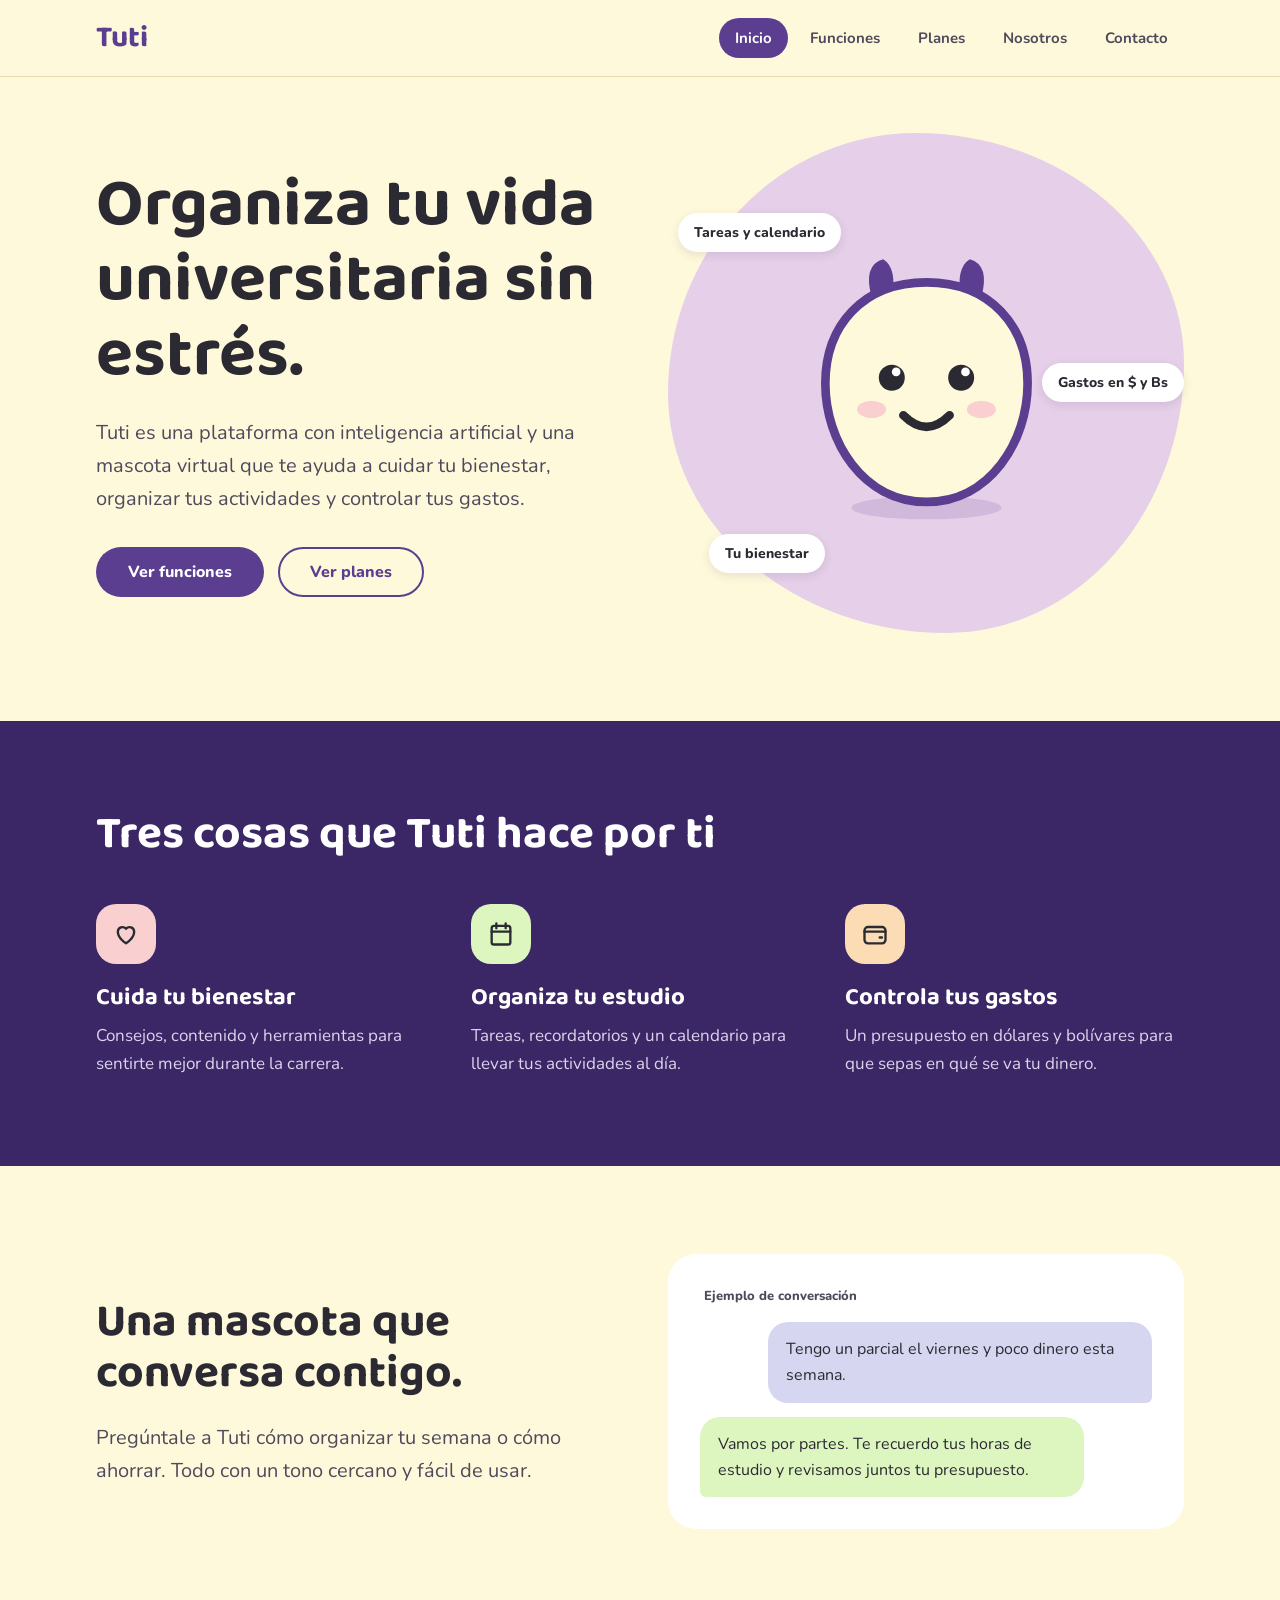
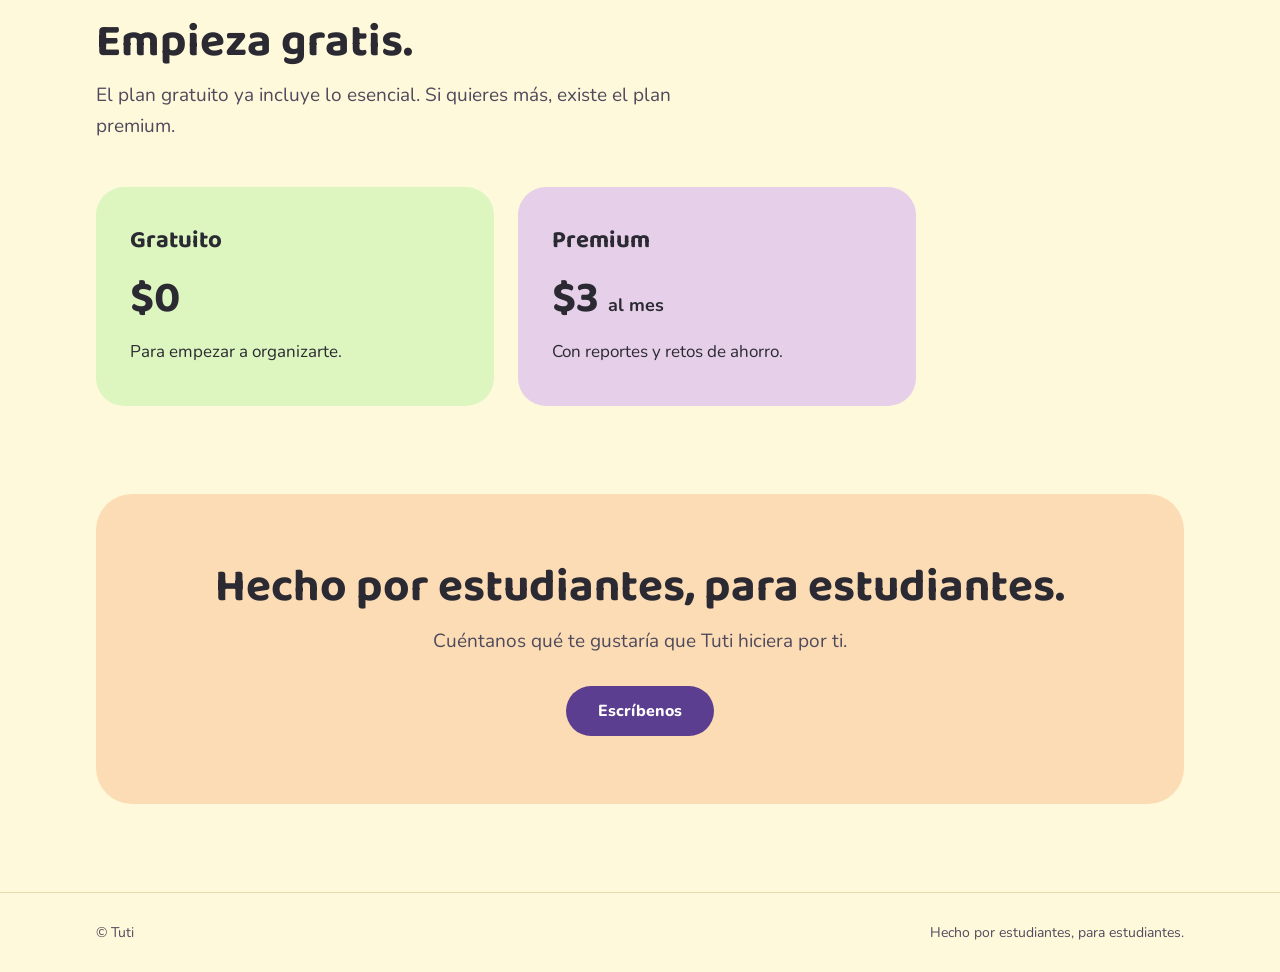
==== commit 0f443261: "Add files via upload" ====
--- a/index.html
+++ b/index.html
@@ -3,96 +3,100 @@
 <head>
 <meta charset="utf-8">
 <meta name="viewport" content="width=device-width, initial-scale=1">
-<title>Órbita: la mochila que te cuida</title>
-<meta name="description" content="Órbita es la mochila inteligente para universitarios: batería integrada, compartimento antirrobo y localizador.">
-<meta name="theme-color" content="#0E1A38">
-<link rel="icon" href="data:image/svg+xml,%3Csvg xmlns='http://www.w3.org/2000/svg' viewBox='0 0 100 100'%3E%3Ctext y='.9em' font-size='90'%3E%F0%9F%8E%92%3C/text%3E%3C/svg%3E">
+<title>Tuti: organiza tu vida universitaria</title>
+<meta name="description" content="Tuti es una plataforma con inteligencia artificial y mascota virtual para que los estudiantes universitarios organicen su estudio, su bienestar y sus gastos.">
+<meta name="theme-color" content="#5B3E8F">
+<link rel="icon" href="data:image/svg+xml,%3Csvg xmlns='http://www.w3.org/2000/svg' viewBox='0 0 100 100'%3E%3Ccircle cx='50' cy='54' r='40' fill='%23E6CFE8'/%3E%3Ccircle cx='36' cy='48' r='6' fill='%232B2A33'/%3E%3Ccircle cx='64' cy='48' r='6' fill='%232B2A33'/%3E%3Cpath d='M36 66q14 12 28 0' stroke='%232B2A33' stroke-width='5' fill='none' stroke-linecap='round'/%3E%3C/svg%3E">
 <link rel="preconnect" href="https://fonts.googleapis.com">
 <link rel="preconnect" href="https://fonts.gstatic.com" crossorigin>
-<link href="https://fonts.googleapis.com/css2?family=Bricolage+Grotesque:wght@500;600;700&family=Inter:wght@400;500;600&display=swap" rel="stylesheet">
+<link href="https://fonts.googleapis.com/css2?family=Baloo+2:wght@600;700;800&family=Nunito:wght@400;600;700;800&display=swap" rel="stylesheet">
 <style>
-:root{--ink:#0E1A38;--ink2:#24366B;--paper:#F3F5FA;--panel:#E4E9F5;--line:#CBD3E8;--mute:#3D4868;--sig:#FF6B3D;--soft:#C3CBE3}
+:root{--ink:#2B2A33;--pri:#5B3E8F;--deep:#3B2766;--paper:#FFF9DB;--peach:#FBDCB5;--mint:#DDF6C0;--lilac:#E6CFE8;--rose:#F9D0CF;--peri:#D6D6F0;--line:#E6DBA8;--mute:#4F4A5C;--soft:#DCD3EC}
 *,*::before,*::after{box-sizing:border-box}
 html{scroll-behavior:smooth}
-body{margin:0;background:var(--paper);color:var(--ink);font:400 17px/1.6 Inter,system-ui,sans-serif}
-h1,h2,h3{font-family:'Bricolage Grotesque',Inter,sans-serif;letter-spacing:-.02em;margin:0}
-h1{font-size:clamp(42px,6vw,76px);line-height:1.02;font-weight:700}
-h2{font-size:clamp(30px,4vw,48px);line-height:1.1;font-weight:700}
-h3{font-size:24px;line-height:1.2;font-weight:600}
+body{margin:0;background:var(--paper);color:var(--ink);font:400 17px/1.65 Nunito,system-ui,sans-serif}
+h1,h2,h3{font-family:'Baloo 2',Nunito,sans-serif;margin:0;line-height:1.1;font-weight:700}
+h1{font-size:clamp(40px,5.6vw,68px)}
+h2{font-size:clamp(30px,4vw,46px)}
+h3{font-size:24px;line-height:1.2}
 p{margin:0}
 a{color:inherit}
 .wrap{max-width:1200px;margin:0 auto;padding-inline:clamp(20px,5vw,56px)}
 .skip{position:absolute;left:-999px;top:8px;background:var(--ink);color:#fff;padding:10px 16px;border-radius:8px;z-index:20}
 .skip:focus{left:8px}
-:focus-visible{outline:3px solid var(--sig);outline-offset:3px;border-radius:6px}
-.site{position:sticky;top:0;z-index:10;background:rgba(243,245,250,.88);backdrop-filter:blur(10px);border-bottom:1px solid var(--line)}
-.site .wrap{display:flex;justify-content:space-between;align-items:center;gap:16px;flex-wrap:wrap;padding-block:16px}
-.logo{font:700 26px 'Bricolage Grotesque',sans-serif;text-decoration:none;letter-spacing:-.02em}
+:focus-visible{outline:3px solid var(--pri);outline-offset:3px;border-radius:6px}
+.site{position:sticky;top:0;z-index:10;background:rgba(255,249,219,.9);backdrop-filter:blur(10px);border-bottom:1px solid var(--line)}
+.site .wrap{display:flex;justify-content:space-between;align-items:center;gap:16px;flex-wrap:wrap;padding-block:14px}
+.logo{font:700 30px 'Baloo 2',sans-serif;text-decoration:none;color:var(--pri)}
 .site nav{display:flex;gap:6px;flex-wrap:wrap}
-.site nav a{text-decoration:none;font-size:15px;font-weight:500;padding:8px 14px;border-radius:999px;color:var(--mute)}
-.site nav a:hover{background:var(--panel);color:var(--ink)}
-.site nav a[aria-current]{background:var(--ink);color:#fff}
-.btn{display:inline-flex;align-items:center;justify-content:center;min-height:48px;padding:0 28px;border-radius:999px;font:600 16px Inter,sans-serif;text-decoration:none;border:1.5px solid transparent;cursor:pointer;transition:transform .15s,background .15s}
-.btn:hover{transform:translateY(-1px)}
-.btn-ink{background:var(--ink);color:#fff}
-.btn-ghost{border-color:var(--ink);color:var(--ink)}
-.btn-ghost:hover{background:var(--panel)}
-.btn-sig{background:var(--sig);color:var(--ink)}
+.site nav a{text-decoration:none;font-size:15px;font-weight:700;padding:8px 16px;border-radius:999px;color:var(--mute)}
+.site nav a:hover{background:var(--peach);color:var(--ink)}
+.site nav a[aria-current]{background:var(--pri);color:#fff}
+.btn{display:inline-flex;align-items:center;justify-content:center;min-height:50px;padding:0 30px;border-radius:999px;font:800 16px Nunito,sans-serif;text-decoration:none;border:2px solid transparent;cursor:pointer;transition:transform .15s}
+.btn:hover{transform:translateY(-2px)}
+.btn-pri{background:var(--pri);color:#fff}
+.btn-ghost{border-color:var(--pri);color:var(--pri)}
+.btn-ghost:hover{background:var(--lilac)}
+.btn-light{background:#fff;color:var(--deep)}
 .actions{display:flex;gap:14px;flex-wrap:wrap;margin-top:32px}
-.lead{font-size:19px;color:var(--mute);max-width:46ch;margin-top:24px}
-.hero{display:grid;grid-template-columns:repeat(auto-fit,minmax(300px,1fr));gap:56px;align-items:center;padding-block:56px 96px}
-.pagehead{padding-block:64px 56px}
-.pagehead h1{max-width:16ch}
-.stage{position:relative;aspect-ratio:1;max-height:520px;width:100%;background:var(--panel);border-radius:32px;overflow:hidden;display:grid;place-items:center}
-.stage svg{width:50%;height:auto;position:relative}
-.ring{position:absolute;inset:9%;border:2px dashed rgba(14,26,56,.28);border-radius:50%;animation:spin 28s linear infinite}
-.ring::after{content:"";position:absolute;top:-9px;left:50%;margin-left:-9px;width:18px;height:18px;border-radius:50%;background:var(--sig)}
-@keyframes spin{to{transform:rotate(360deg)}}
-@media (prefers-reduced-motion:reduce){.ring{animation:none}.btn{transition:none}}
-.tag{position:absolute;background:#fff;border-radius:999px;padding:8px 16px;font-size:14px;font-weight:600;box-shadow:0 2px 10px rgba(14,26,56,.1)}
-.t1{left:6%;top:18%}.t2{right:5%;top:44%}.t3{left:9%;bottom:14%}
-.dark{background:var(--ink);color:var(--paper);padding-block:96px}
+.lead{font-size:20px;color:var(--mute);max-width:48ch;margin-top:22px}
+.hero{display:grid;grid-template-columns:repeat(auto-fit,minmax(300px,1fr));gap:56px;align-items:center;padding-block:56px 88px}
+.pagehead{padding-block:64px 48px}
+.pagehead h1{max-width:18ch}
+.stage{position:relative;aspect-ratio:1;max-height:500px;width:100%;background:var(--lilac);border-radius:48% 52% 46% 54%/52% 46% 54% 48%;display:grid;place-items:center}
+.stage svg{width:56%;height:auto;animation:float 4s ease-in-out infinite}
+@keyframes float{50%{transform:translateY(-12px)}}
+@media (prefers-reduced-motion:reduce){.stage svg{animation:none}.btn{transition:none}}
+.chip{position:absolute;background:#fff;border-radius:999px;padding:8px 16px;font-size:14px;font-weight:800;box-shadow:0 3px 10px rgba(59,39,102,.12)}
+.c1{left:2%;top:16%}.c2{right:0;top:46%}.c3{left:8%;bottom:12%}
+.dark{background:var(--deep);color:#fff;padding-block:88px}
 .dark p{color:var(--soft)}
-.section{padding-block:96px}
-.head{margin-bottom:48px}
-.head p{color:var(--mute);margin-top:14px;max-width:52ch;font-size:18px}
-.cols{display:grid;grid-template-columns:repeat(auto-fit,minmax(240px,1fr));gap:40px}
-.ico{width:56px;height:56px;border-radius:16px;background:var(--sig);color:var(--ink);display:grid;place-items:center;margin-bottom:20px}
+.section{padding-block:88px}
+.head{margin-bottom:44px}
+.head p{color:var(--mute);margin-top:12px;max-width:54ch;font-size:19px}
+.cols{display:grid;grid-template-columns:repeat(auto-fit,minmax(250px,1fr));gap:36px}
+.cols h3{margin-bottom:10px}
+.ico{width:60px;height:60px;border-radius:20px;display:grid;place-items:center;margin-bottom:20px;color:var(--ink)}
 .ico svg{width:28px;height:28px;fill:none;stroke:currentColor;stroke-width:2;stroke-linecap:round;stroke-linejoin:round}
-.cols h3{margin-bottom:10px}
-.plans{display:grid;grid-template-columns:repeat(auto-fit,minmax(240px,1fr));gap:20px}
-.plan{border-radius:20px;padding:36px 30px;background:#fff}
-.plan h3{margin-bottom:6px}
+.b-rose{background:var(--rose)}.b-mint{background:var(--mint)}.b-peach{background:var(--peach)}.b-lilac{background:var(--lilac)}.b-peri{background:var(--peri)}
+.chat{display:grid;grid-template-columns:repeat(auto-fit,minmax(300px,1fr));gap:56px;align-items:center}
+.bubbles{display:flex;flex-direction:column;gap:14px;background:#fff;border-radius:28px;padding:32px}
+.bub{max-width:85%;padding:14px 18px;border-radius:20px;font-size:16px}
+.me{align-self:flex-end;background:var(--peri);border-bottom-right-radius:6px}
+.tuti{align-self:flex-start;background:var(--mint);border-bottom-left-radius:6px}
+.who{font-size:13px;font-weight:800;color:var(--mute);margin:0 4px}
+.plans{display:grid;grid-template-columns:repeat(auto-fit,minmax(280px,1fr));gap:24px;max-width:820px}
+.plan{border-radius:28px;padding:40px 34px}
+.plan .price{font:700 44px 'Baloo 2',sans-serif;margin:8px 0 4px}
+.plan .price small{font:700 18px Nunito,sans-serif}
 .plan ul{margin:18px 0 0;padding-left:20px;line-height:1.9}
-.plan.sig{background:var(--sig)}
-.plan.ink{background:var(--ink);color:var(--paper)}
-.band{background:var(--panel);border-radius:28px;padding:72px clamp(24px,6vw,64px);text-align:center;margin-bottom:96px}
-.band p{color:var(--mute);margin:14px auto 0;max-width:46ch;font-size:18px}
+.band{background:var(--peach);border-radius:36px;padding:68px clamp(24px,6vw,64px);text-align:center;margin-bottom:88px}
+.band p{color:var(--mute);margin:14px auto 0;max-width:46ch;font-size:19px}
 .band .btn{margin-top:28px}
-.row{display:grid;grid-template-columns:minmax(140px,220px) 1fr;gap:40px;padding-block:44px;border-top:1px solid var(--line);align-items:start}
-.row .ico{width:96px;height:96px;border-radius:28px;margin:0}
-.row .ico svg{width:44px;height:44px}
-.row p{color:var(--mute);max-width:56ch;margin-top:12px}
-@media (max-width:640px){.row{grid-template-columns:1fr;gap:20px}}
-.tablewrap{overflow-x:auto;background:#fff;border-radius:20px}
-table{border-collapse:collapse;width:100%;min-width:520px}
-th,td{padding:16px 20px;border-bottom:1px solid var(--panel);text-align:center}
-th{font:600 19px 'Bricolage Grotesque',sans-serif}
-td:first-child,th:first-child{text-align:left;font-weight:600;position:sticky;left:0;background:#fff}
+.row{display:grid;grid-template-columns:minmax(120px,200px) 1fr;gap:36px;padding-block:40px;border-top:1.5px solid var(--line);align-items:start}
+.row .ico{width:88px;height:88px;border-radius:28px;margin:0}
+.row .ico svg{width:40px;height:40px}
+.row p{color:var(--mute);max-width:56ch;margin-top:10px}
+@media (max-width:640px){.row{grid-template-columns:1fr;gap:18px}}
+.tablewrap{overflow-x:auto;background:#fff;border-radius:24px}
+table{border-collapse:collapse;width:100%;min-width:460px}
+th,td{padding:16px 20px;border-bottom:1px solid var(--paper);text-align:center}
+th{font:700 20px 'Baloo 2',sans-serif}
+td:first-child,th:first-child{text-align:left;font-weight:700;position:sticky;left:0;background:#fff}
 tr:last-child td{border-bottom:0}
-.note{color:var(--mute);font-size:14px;margin-bottom:14px}
-.mission{font:500 clamp(22px,2.6vw,32px)/1.4 'Bricolage Grotesque',sans-serif;max-width:30ch;color:var(--paper)}
-.value{border-top:2px solid var(--ink);padding-top:20px}
+.note{color:var(--mute);font-size:15px;margin-top:14px}
+.mission{font:600 clamp(22px,2.6vw,32px)/1.4 'Baloo 2',sans-serif;max-width:32ch}
+.value{border-top:3px solid var(--pri);padding-top:18px}
 .value p{color:var(--mute);margin-top:8px}
-.avatar{width:72px;height:72px;border-radius:50%;background:var(--panel);margin-bottom:16px}
-.person{border-top:1px solid var(--line);padding-top:24px}
+.avatar{width:76px;height:76px;border-radius:50%;margin-bottom:14px}
+.person{border-top:1.5px solid var(--line);padding-top:22px}
 .person p{color:var(--mute)}
-.contact{display:grid;grid-template-columns:repeat(auto-fit,minmax(280px,1fr));gap:56px;padding-bottom:96px}
-form{background:#fff;border-radius:20px;padding:36px 30px}
-label{display:block;font-weight:600;margin-bottom:8px}
-input,textarea{width:100%;padding:12px 16px;border:1.5px solid var(--line);border-radius:12px;font:16px Inter,sans-serif;margin-bottom:20px;background:var(--paper)}
-input{min-height:48px}
-input:focus,textarea:focus{outline:3px solid var(--sig);outline-offset:1px;border-color:var(--ink)}
+.contact{display:grid;grid-template-columns:repeat(auto-fit,minmax(280px,1fr));gap:56px;padding-bottom:88px}
+form{background:#fff;border-radius:28px;padding:36px 30px}
+label{display:block;font-weight:800;margin-bottom:8px}
+input,textarea{width:100%;padding:12px 16px;border:2px solid var(--line);border-radius:14px;font:16px Nunito,sans-serif;margin-bottom:20px;background:var(--paper)}
+input{min-height:50px}
+input:focus,textarea:focus{outline:3px solid var(--pri);outline-offset:1px;border-color:var(--pri)}
 .info p{color:var(--mute);margin-top:12px}
 footer{border-top:1px solid var(--line);padding-block:28px}
 footer .wrap{display:flex;justify-content:space-between;flex-wrap:wrap;gap:12px;font-size:14px;color:var(--mute)}
@@ -100,14 +104,16 @@
 </head>
 <body>
 <a class="skip" href="#main">Saltar al contenido</a>
-<header class="site"><div class="wrap"><a class="logo" href="index.html">Órbita</a><nav aria-label="Principal"><a href="index.html" aria-current="page">Inicio</a><a href="funciones.html">Funciones</a><a href="versiones.html">Versiones</a><a href="nosotros.html">Nosotros</a><a href="contacto.html">Contacto</a></nav></div></header>
+<header class="site"><div class="wrap"><a class="logo" href="index.html">Tuti</a><nav aria-label="Principal"><a href="index.html" aria-current="page">Inicio</a><a href="funciones.html">Funciones</a><a href="planes.html">Planes</a><a href="nosotros.html">Nosotros</a><a href="contacto.html">Contacto</a></nav></div></header>
 <main id="main">
-<div class="wrap hero"><div><h1>La mochila que te cuida y carga tus cosas.</h1><p class="lead">Batería integrada, compartimento antirrobo y localizador, para moverte por el campus sin preocuparte.</p><div class="actions"><a class="btn btn-ink" href="funciones.html">Ver funciones</a><a class="btn btn-ghost" href="versiones.html">Comparar versiones</a></div></div>
-<div class="stage" aria-hidden="false"><div class="ring" aria-hidden="true"></div><svg viewBox="0 0 200 240" role="img" aria-label="Mochila Órbita"><path d="M78 40Q100 6 122 40" fill="none" stroke="#0E1A38" stroke-width="9" stroke-linecap="round"/><path d="M44 96Q20 140 42 196M156 96Q180 140 158 196" fill="none" stroke="#24366B" stroke-width="12" stroke-linecap="round"/><rect x="38" y="36" width="124" height="180" rx="50" fill="#0E1A38"/><rect x="60" y="132" width="80" height="62" rx="16" fill="#24366B"/><path d="M68 112H132" stroke="#FF6B3D" stroke-width="6" stroke-linecap="round"/><path d="M101 142l-11 15h9l-3 13 13-17h-9z" fill="#FF6B3D"/></svg><span class="tag t1">Carga tu portátil</span><span class="tag t2">Bolsillo antirrobo</span><span class="tag t3">Te avisa si la olvidas</span></div></div>
-<section class="dark"><div class="wrap"><div class="head"><h2>Tres problemas del campus, una sola mochila.</h2></div><div class="cols"><div><div class="ico"><svg viewBox="0 0 24 24" aria-hidden="true"><path d="M13 2 4 14h7l-1 8 9-12h-7z"/></svg></div><h3>Energía todo el día</h3><p>Carga tu celular y tu portátil durante las clases, sin buscar enchufes.</p></div><div><div class="ico"><svg viewBox="0 0 24 24" aria-hidden="true"><rect x="5" y="11" width="14" height="10" rx="2"/><path d="M8 11V7a4 4 0 0 1 8 0v4"/></svg></div><h3>Antirrobo</h3><p>Un compartimento oculto contra la espalda guarda lo más valioso fuera de la vista.</p></div><div><div class="ico"><svg viewBox="0 0 24 24" aria-hidden="true"><path d="M12 22s7-6.2 7-12a7 7 0 0 0-14 0c0 5.8 7 12 7 12z"/><circle cx="12" cy="10" r="2.5"/></svg></div><h3>Siempre sabes dónde está</h3><p>Si la olvidas en una cafetería o un salón, suena en tu celular y te muestra dónde está.</p></div></div></div></section>
-<section class="section"><div class="wrap"><div class="head"><h2>Elige tu Órbita.</h2><p>Tres versiones según lo que necesites cada día.</p></div><div class="plans"><div class="plan"><h3>Básica</h3><p>Para cargar tus equipos y guardar tus cosas con seguridad.</p><ul><li>Batería integrada</li><li>Compartimento antirrobo</li></ul></div><div class="plan sig"><h3>Estándar</h3><p>Suma el localizador para no olvidarla nunca.</p><ul><li>Todo lo de Básica</li><li>Localizador integrado</li><li>Aviso si te alejas de ella</li></ul></div><div class="plan ink"><h3>Pro</h3><p>La más completa, con app premium y seguro.</p><ul><li>Todo lo de Estándar</li><li>App premium con alertas</li><li>Seguro contra pérdida</li></ul></div></div></div></section>
-<div class="wrap"><div class="band"><h2>Tú estudias. Órbita se encarga del resto.</h2><p>¿Tienes una duda o una idea? Escríbenos.</p><a class="btn btn-ink" href="contacto.html">Contactar</a></div></div>
+<div class="wrap hero"><div><h1>Organiza tu vida universitaria sin estrés.</h1><p class="lead">Tuti es una plataforma con inteligencia artificial y una mascota virtual que te ayuda a cuidar tu bienestar, organizar tus actividades y controlar tus gastos.</p><div class="actions"><a class="btn btn-pri" href="funciones.html">Ver funciones</a><a class="btn btn-ghost" href="planes.html">Ver planes</a></div></div>
+<div class="stage"><svg viewBox="0 0 200 200" role="img" aria-label="Tuti, la mascota virtual"><ellipse cx="100" cy="186" rx="52" ry="8" fill="#5B3E8F" opacity=".15"/><path d="M62 40q-6-22 8-26q10 6 6 28zM138 40q6-22-8-26q-10 6-6 28z" fill="#5B3E8F"/><path d="M100 30c44 0 70 30 70 70s-26 82-70 82-70-42-70-82 26-70 70-70z" fill="#FFF9DB" stroke="#5B3E8F" stroke-width="6"/><circle cx="76" cy="96" r="9" fill="#2B2A33"/><circle cx="124" cy="96" r="9" fill="#2B2A33"/><circle cx="79" cy="92" r="3" fill="#fff"/><circle cx="127" cy="92" r="3" fill="#fff"/><ellipse cx="62" cy="118" rx="10" ry="6" fill="#F9D0CF"/><ellipse cx="138" cy="118" rx="10" ry="6" fill="#F9D0CF"/><path d="M84 122q16 16 32 0" fill="none" stroke="#2B2A33" stroke-width="6" stroke-linecap="round"/></svg><span class="chip c1">Tareas y calendario</span><span class="chip c2">Gastos en $ y Bs</span><span class="chip c3">Tu bienestar</span></div></div>
+<section class="dark"><div class="wrap"><div class="head"><h2>Tres cosas que Tuti hace por ti</h2></div><div class="cols"><div><div class="ico b-rose"><svg viewBox="0 0 24 24" aria-hidden="true"><path d="M12 20s-7-4.4-7-10a4 4 0 0 1 7-2.5A4 4 0 0 1 19 10c0 5.6-7 10-7 10z"/></svg></div><h3>Cuida tu bienestar</h3><p>Consejos, contenido y herramientas para sentirte mejor durante la carrera.</p></div><div><div class="ico b-mint"><svg viewBox="0 0 24 24" aria-hidden="true"><rect x="4" y="5" width="16" height="16" rx="2"/><path d="M8 3v4M16 3v4M4 10h16"/></svg></div><h3>Organiza tu estudio</h3><p>Tareas, recordatorios y un calendario para llevar tus actividades al día.</p></div><div><div class="ico b-peach"><svg viewBox="0 0 24 24" aria-hidden="true"><rect x="3" y="6" width="18" height="14" rx="3"/><path d="M3 10h18M16 15h2"/></svg></div><h3>Controla tus gastos</h3><p>Un presupuesto en dólares y bolívares para que sepas en qué se va tu dinero.</p></div></div></div></section>
+<section class="section"><div class="wrap chat"><div><h2>Una mascota que conversa contigo.</h2><p class="lead">Pregúntale a Tuti cómo organizar tu semana o cómo ahorrar. Todo con un tono cercano y fácil de usar.</p></div>
+<div class="bubbles" aria-label="Ejemplo de conversación"><span class="who">Ejemplo de conversación</span><div class="bub me">Tengo un parcial el viernes y poco dinero esta semana.</div><div class="bub tuti">Vamos por partes. Te recuerdo tus horas de estudio y revisamos juntos tu presupuesto.</div></div></div></section>
+<section class="section" style="padding-top:0"><div class="wrap"><div class="head"><h2>Empieza gratis.</h2><p>El plan gratuito ya incluye lo esencial. Si quieres más, existe el plan premium.</p></div><div class="plans"><div class="plan" style="background:var(--mint)"><h3>Gratuito</h3><div class="price">$0</div><p>Para empezar a organizarte.</p></div><div class="plan" style="background:var(--lilac)"><h3>Premium</h3><div class="price">$3 <small>al mes</small></div><p>Con reportes y retos de ahorro.</p></div></div></div></section>
+<div class="wrap"><div class="band"><h2>Hecho por estudiantes, para estudiantes.</h2><p>Cuéntanos qué te gustaría que Tuti hiciera por ti.</p><a class="btn btn-pri" href="contacto.html">Escríbenos</a></div></div>
 </main>
-<footer><div class="wrap"><span>© Órbita</span><span>Proyecto universitario. Producto ficticio.</span></div></footer>
+<footer><div class="wrap"><span>© Tuti</span><span>Hecho por estudiantes, para estudiantes.</span></div></footer>
 </body>
 </html>
